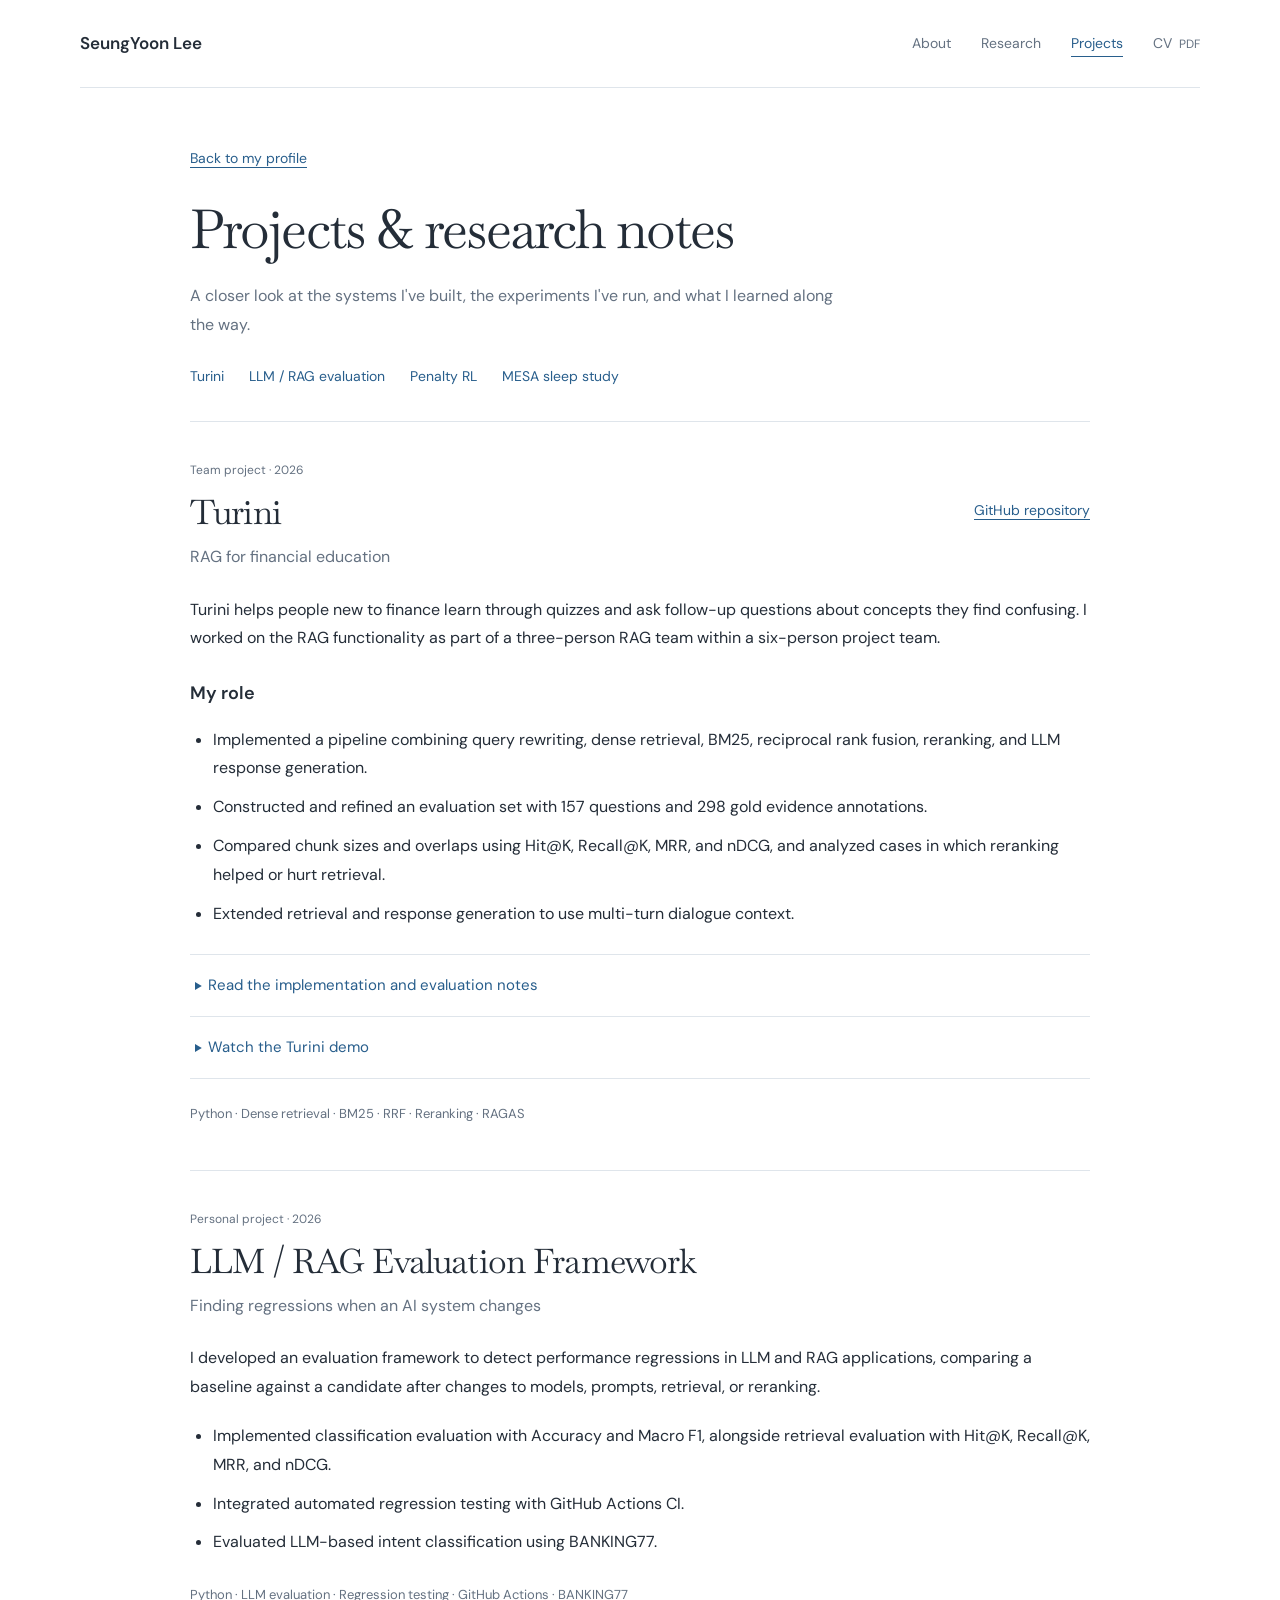
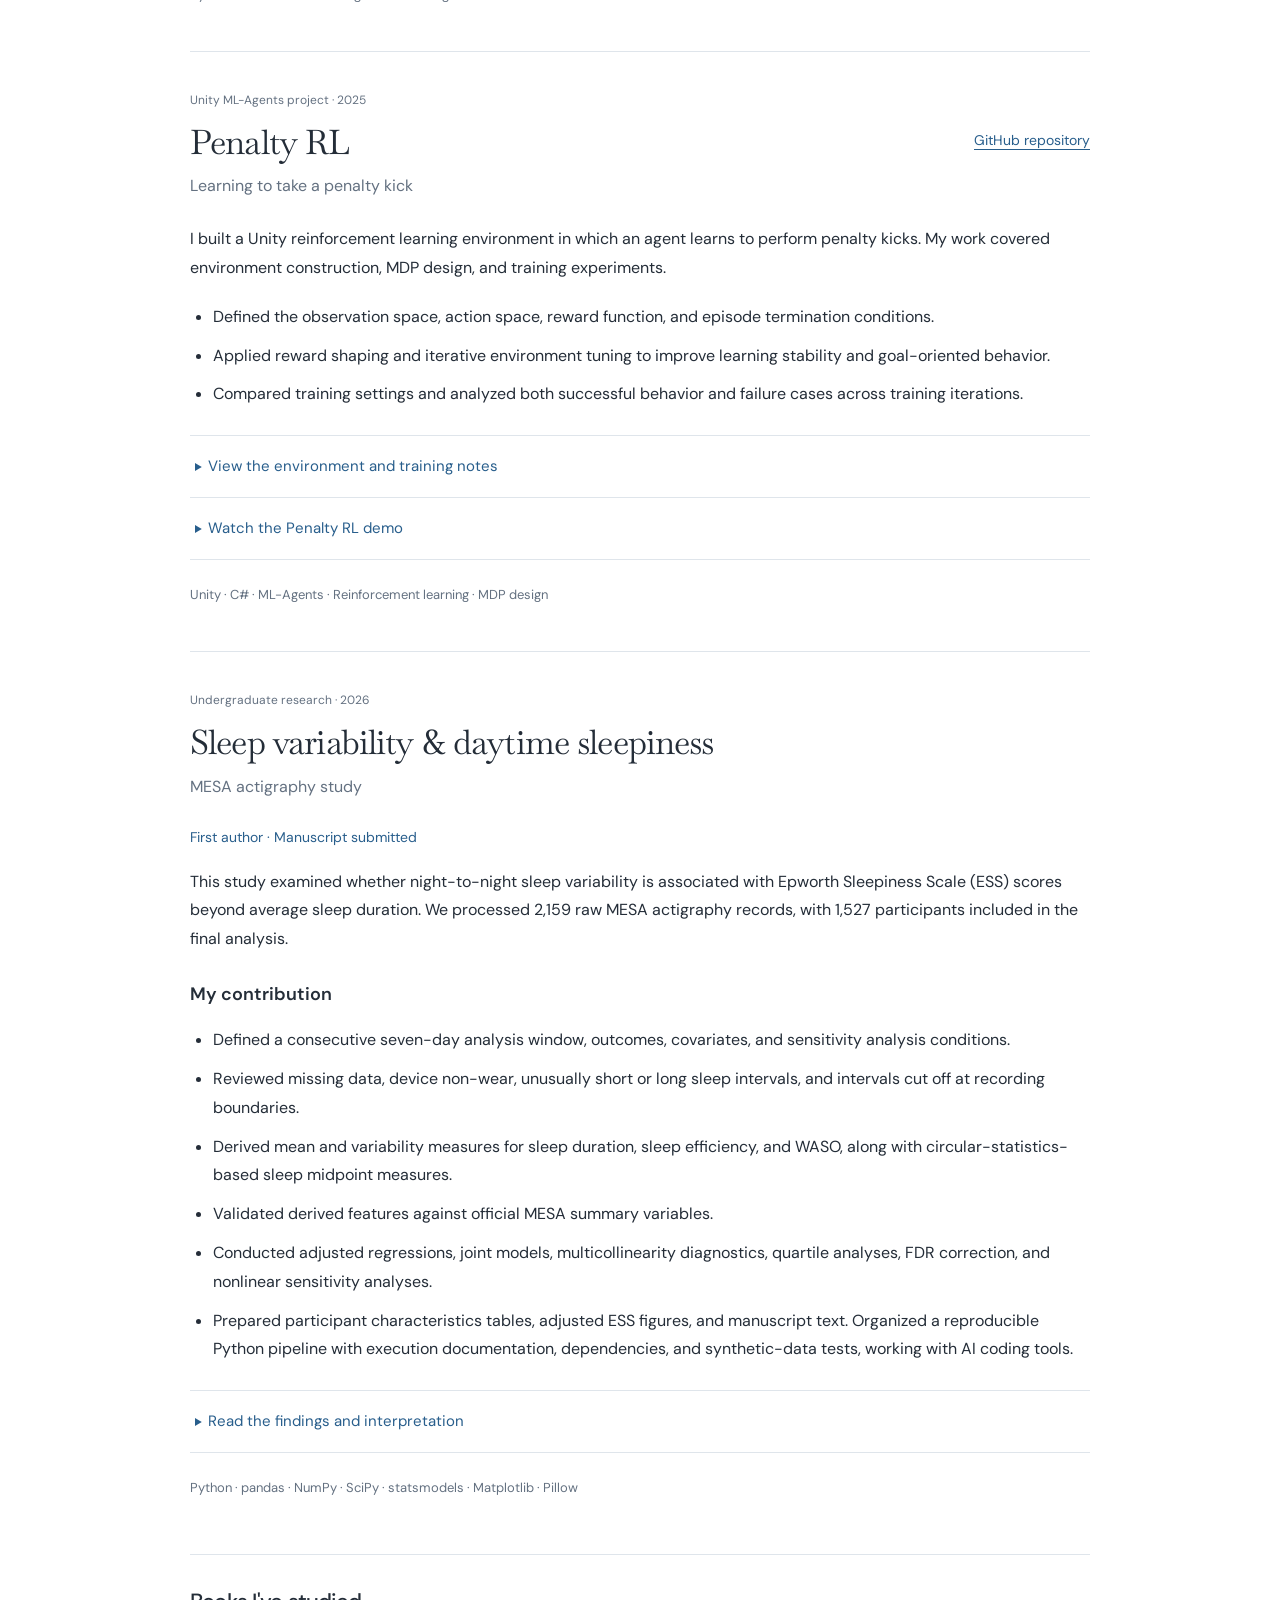
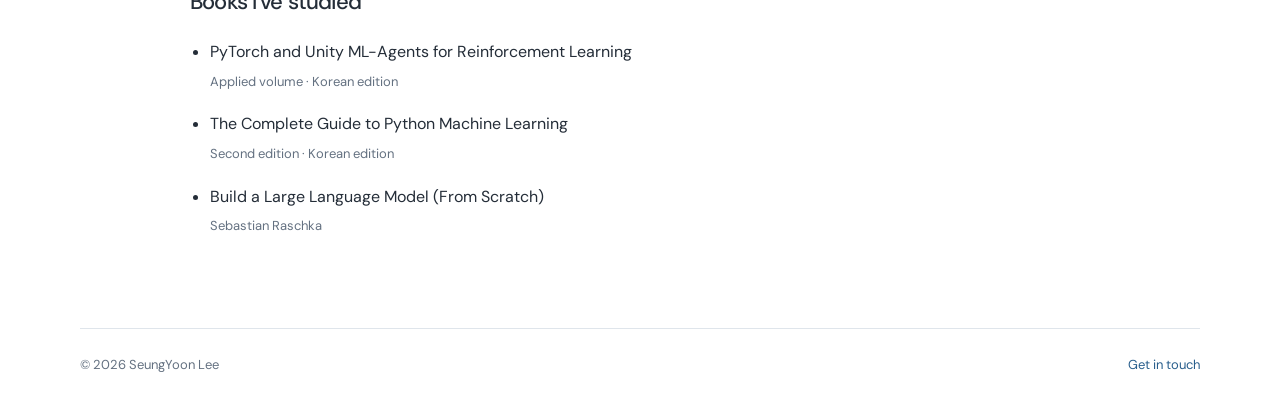
==== projects.html @ 4efcf806 "Redesign as an English academic personal website" ====
<!doctype html>
<html lang="en">
<head>
  <meta charset="utf-8">
  <meta name="viewport" content="width=device-width, initial-scale=1">
  <meta name="theme-color" content="#ffffff">
  <title>Projects | SeungYoon Lee</title>
  <meta name="description" content="Projects and research notes by SeungYoon Lee: RAG, LLM evaluation, reinforcement learning, and sleep data analysis.">
  <meta property="og:title" content="Projects | SeungYoon Lee">
  <meta property="og:description" content="Projects and research notes by SeungYoon Lee: RAG, LLM evaluation, reinforcement learning, and sleep data analysis.">
  <meta property="og:type" content="website">
  <link rel="icon" href="assets/favicon.svg" type="image/svg+xml">
  <link rel="stylesheet" href="styles.css?v=20261125-profile">
  <script src="script.js?v=20261125-profile" defer></script>
</head>
<body data-page="projects">
  <a class="skip-link" href="#main">Skip to content</a>
  <header class="site-header">
    <a class="site-name" href="index.html">SeungYoon Lee</a>
    <nav aria-label="Main navigation">
      <a href="index.html">About</a>
      <a href="index.html#research">Research</a>
      <a href="projects.html" aria-current="page">Projects</a>
      <a href="assets/Lee-Seungyoon-CV.pdf?v=20261125-profile" target="_blank" rel="noopener">CV <span class="file-label">PDF</span></a>
    </nav>
  </header>
  <main id="main" class="projects-main">
    <header class="page-heading">
      <a class="back-link" href="index.html">Back to my profile</a>
      <h1>Projects & research notes</h1>
      <p>A closer look at the systems I've built, the experiments I've run, and what I learned along the way.</p>
    </header>
    <nav class="project-index" aria-label="Project index">
      <a href="#turini">Turini</a>
      <a href="#evaluation">LLM / RAG evaluation</a>
      <a href="#penalty">Penalty RL</a>
      <a href="#mesa">MESA sleep study</a>
    </nav>

    <article class="project-entry" id="turini" aria-labelledby="turini-title">
      <div class="project-heading"><div><p class="entry-type">Team project · 2026</p><h2 id="turini-title">Turini</h2><p class="project-subtitle">RAG for financial education</p></div><a class="resource-link" href="https://github.com/team-TURINI/Turini-e2e" target="_blank" rel="noopener noreferrer">GitHub repository</a></div>
      <p>Turini helps people new to finance learn through quizzes and ask follow-up questions about concepts they find confusing. I worked on the RAG functionality as part of a three-person RAG team within a six-person project team.</p>
      <h3>My role</h3>
      <ul>
        <li>Implemented a pipeline combining query rewriting, dense retrieval, BM25, reciprocal rank fusion, reranking, and LLM response generation.</li>
        <li>Constructed and refined an evaluation set with 157 questions and 298 gold evidence annotations.</li>
        <li>Compared chunk sizes and overlaps using Hit@K, Recall@K, MRR, and nDCG, and analyzed cases in which reranking helped or hurt retrieval.</li>
        <li>Extended retrieval and response generation to use multi-turn dialogue context.</li>
      </ul>
      <details class="project-details"><summary>Read the implementation and evaluation notes</summary><div class="details-body">
        <h3>When source context matters</h3>
        <p>During qualitative evaluation, we found that translated US financial material could be retrieved for questions about Korean financial rules. Reliable sources still needed to match the question's jurisdiction. Our RAG team added country metadata and prioritized domestic material for domestic questions.</p>
        <figure><img src="assets/rag-pipeline.webp" alt="Turini pipeline showing hybrid retrieval, reciprocal rank fusion, reranking, context selection, and generation" width="1200" height="675" loading="lazy"><figcaption>The retrieval and generation pipeline.</figcaption></figure>
        <h3>When evaluation methods disagree</h3>
        <p>RAGAS-based automated evaluation sometimes rated the revised system below the baseline, while reading the same responses suggested an improvement. I considered how educational explanations and guardrails might affect the scores, as well as potential bias from developer-created evaluation data and human review.</p>
        <p>This made me more interested in what each evaluation measures, and in understanding disagreements between retrieval metrics, automated answer evaluation, and human judgment.</p>
        <figure><img src="assets/evaluation.webp" alt="Modular RAG evaluation architecture separating retrieval metrics, generation metrics, and human review" width="1200" height="675" loading="lazy"><figcaption>Evaluating retrieval and generation separately.</figcaption></figure>
        <div class="resource-links"><a href="https://sylee0214.tistory.com/5" target="_blank" rel="noopener noreferrer">Project retrospective (Korean)</a><a href="https://sylee0214.tistory.com/1" target="_blank" rel="noopener noreferrer">Evaluation notes (Korean)</a></div>
      </div></details>
      <details class="project-details video-details"><summary>Watch the Turini demo</summary><div class="details-body">
        <div class="video-frame"><iframe data-video-src="https://www.youtube-nocookie.com/embed/HpeV3xbaJA0?hl=en" title="Turini demonstration video" loading="lazy" allow="accelerometer; autoplay; clipboard-write; encrypted-media; gyroscope; picture-in-picture; web-share" referrerpolicy="strict-origin-when-cross-origin" allowfullscreen></iframe></div>
        <a href="https://youtu.be/HpeV3xbaJA0" target="_blank" rel="noopener noreferrer">Open the demo on YouTube</a>
      </div></details>
      <p class="stack">Python · Dense retrieval · BM25 · RRF · Reranking · RAGAS</p>
    </article>

    <article class="project-entry" id="evaluation" aria-labelledby="evaluation-title">
      <div class="project-heading"><div><p class="entry-type">Personal project · 2026</p><h2 id="evaluation-title">LLM / RAG Evaluation Framework</h2><p class="project-subtitle">Finding regressions when an AI system changes</p></div></div>
      <p>I developed an evaluation framework to detect performance regressions in LLM and RAG applications, comparing a baseline against a candidate after changes to models, prompts, retrieval, or reranking.</p>
      <ul>
        <li>Implemented classification evaluation with Accuracy and Macro F1, alongside retrieval evaluation with Hit@K, Recall@K, MRR, and nDCG.</li>
        <li>Integrated automated regression testing with GitHub Actions CI.</li>
        <li>Evaluated LLM-based intent classification using BANKING77.</li>
      </ul>
      <p class="stack">Python · LLM evaluation · Regression testing · GitHub Actions · BANKING77</p>
    </article>

    <article class="project-entry" id="penalty" aria-labelledby="penalty-title">
      <div class="project-heading"><div><p class="entry-type">Unity ML-Agents project · 2025</p><h2 id="penalty-title">Penalty RL</h2><p class="project-subtitle">Learning to take a penalty kick</p></div><a class="resource-link" href="https://github.com/maxx0214/Unity-adversarial-PPO-PenaltyRL" target="_blank" rel="noopener noreferrer">GitHub repository</a></div>
      <p>I built a Unity reinforcement learning environment in which an agent learns to perform penalty kicks. My work covered environment construction, MDP design, and training experiments.</p>
      <ul>
        <li>Defined the observation space, action space, reward function, and episode termination conditions.</li>
        <li>Applied reward shaping and iterative environment tuning to improve learning stability and goal-oriented behavior.</li>
        <li>Compared training settings and analyzed both successful behavior and failure cases across training iterations.</li>
      </ul>
      <details class="project-details"><summary>View the environment and training notes</summary><div class="details-body">
        <figure><img src="assets/penalty-rl.webp" alt="Unity penalty kick environment with a goal, a ball, and two agents" width="854" height="480" loading="lazy"><figcaption>The Unity training environment.</figcaption></figure>
        <p>I recorded changes to state, action, and reward design, compared learning conditions, and examined why particular approaches worked or failed.</p>
        <figure><img src="assets/training.webp" alt="Training metrics recorded during reinforcement learning experiments" width="1200" height="675" loading="lazy"><figcaption>Training records used to compare experiments.</figcaption></figure>
      </div></details>
      <details class="project-details video-details"><summary>Watch the Penalty RL demo</summary><div class="details-body">
        <div class="video-frame"><iframe data-video-src="https://www.youtube-nocookie.com/embed/yH18RyVO6G8?hl=en" title="Penalty RL demonstration video" loading="lazy" allow="accelerometer; autoplay; clipboard-write; encrypted-media; gyroscope; picture-in-picture; web-share" referrerpolicy="strict-origin-when-cross-origin" allowfullscreen></iframe></div>
        <a href="https://youtu.be/yH18RyVO6G8" target="_blank" rel="noopener noreferrer">Open the demo on YouTube</a>
      </div></details>
      <p class="stack">Unity · C# · ML-Agents · Reinforcement learning · MDP design</p>
    </article>

    <article class="project-entry" id="mesa" aria-labelledby="mesa-title">
      <div class="project-heading"><div><p class="entry-type">Undergraduate research · 2026</p><h2 id="mesa-title">Sleep variability & daytime sleepiness</h2><p class="project-subtitle">MESA actigraphy study</p></div></div>
      <p class="research-status">First author · Manuscript submitted</p>
      <p>This study examined whether night-to-night sleep variability is associated with Epworth Sleepiness Scale (ESS) scores beyond average sleep duration. We processed 2,159 raw MESA actigraphy records, with 1,527 participants included in the final analysis.</p>
      <h3>My contribution</h3>
      <ul>
        <li>Defined a consecutive seven-day analysis window, outcomes, covariates, and sensitivity analysis conditions.</li>
        <li>Reviewed missing data, device non-wear, unusually short or long sleep intervals, and intervals cut off at recording boundaries.</li>
        <li>Derived mean and variability measures for sleep duration, sleep efficiency, and WASO, along with circular-statistics-based sleep midpoint measures.</li>
        <li>Validated derived features against official MESA summary variables.</li>
        <li>Conducted adjusted regressions, joint models, multicollinearity diagnostics, quartile analyses, FDR correction, and nonlinear sensitivity analyses.</li>
        <li>Prepared participant characteristics tables, adjusted ESS figures, and manuscript text. Organized a reproducible Python pipeline with execution documentation, dependencies, and synthetic-data tests, working with AI coding tools.</li>
      </ul>
      <details class="project-details"><summary>Read the findings and interpretation</summary><div class="details-body">
        <p>Sleep duration variability showed a small positive association with ESS after adjustment for average sleep duration, age, sex, BMI, and apnea-hypopnea index (AHI). The additional explained variance was approximately 0.49 percentage points.</p>
        <p>The effect was limited in explanatory strength. These observational findings were interpreted as associations, without making a causal claim.</p>
        <a href="assets/Lee-Seungyoon-MESA-Manuscript.hwp" download>Download the submitted manuscript (HWP, Korean)</a>
      </div></details>
      <p class="stack">Python · pandas · NumPy · SciPy · statsmodels · Matplotlib · Pillow</p>
    </article>

    <section class="reading-section" id="reading" aria-labelledby="reading-title">
      <h2 id="reading-title">Books I've studied</h2>
      <ul class="reading-list">
        <li>PyTorch and Unity ML-Agents for Reinforcement Learning <span>Applied volume · Korean edition</span></li>
        <li>The Complete Guide to Python Machine Learning <span>Second edition · Korean edition</span></li>
        <li>Build a Large Language Model (From Scratch) <span>Sebastian Raschka</span></li>
      </ul>
    </section>
  </main>
  <footer class="site-footer">
    <span>© 2026 SeungYoon Lee</span>
    <a href="mailto:seoungyoon14@gmail.com">Get in touch</a>
  </footer>
</body>
</html>
---- styles.css ----
@import url('https://fonts.googleapis.com/css2?family=Baskervville:ital@0;1&family=DM+Sans:wght@400;450;500;600;650;700&display=swap');

:root {
  color-scheme: light;
  --paper: #fff;
  --ink: #242d38;
  --muted: #647181;
  --accent: #285e8c;
  --line: #dfe5eb;
  --soft: #f4f7fa;
  --body: 'DM Sans', sans-serif;
  --serif: 'Baskervville', Georgia, serif;
}
* { box-sizing: border-box; }
html { scroll-behavior: smooth; scroll-padding-top: 30px; }
body { margin: 0; color: var(--ink); background: var(--paper); font: 400 16px/1.8 var(--body); }
img { display: block; max-width: 100%; height: auto; }
a { color: var(--accent); text-decoration-thickness: 1px; text-underline-offset: 4px; }
a:hover { color: #173f62; }
a:focus-visible, summary:focus-visible { outline: 2px solid var(--accent); outline-offset: 5px; }
h1, h2, h3, p { margin: 0; }
h1, h2, h3 { font-weight: 500; line-height: 1.35; }
p + p { margin-top: 17px; }
.skip-link { position: absolute; top: -100px; left: 20px; z-index: 10; background: var(--ink); color: white; padding: 10px 20px; }
.skip-link:focus { top: 12px; }
.site-header { max-width: 1120px; margin: 0 auto; padding: 28px 0; display: flex; align-items: center; justify-content: space-between; gap: 24px; border-bottom: 1px solid var(--line); }
.site-name { color: var(--ink); font-weight: 600; text-decoration: none; font-size: 17px; }
.site-header nav { display: flex; align-items: center; gap: 30px; }
.site-header nav a { color: var(--muted); font-size: 14px; text-decoration: none; }
.site-header nav a:hover, .site-header nav a[aria-current] { color: var(--accent); }
.site-header nav a[aria-current] { text-decoration: underline; text-underline-offset: 8px; }
.file-label { font-size: 12px; color: var(--muted); margin-left: 3px; }
.profile-layout { max-width: 1120px; margin: 68px auto 90px; display: grid; grid-template-columns: 245px minmax(0, 1fr); gap: 85px; align-items: start; }
.profile-sidebar { position: sticky; top: 35px; }
.portrait { width: 190px; aspect-ratio: 4 / 5; object-fit: cover; object-position: center 30%; border-radius: 3px; background: var(--soft); }
.profile-sidebar h1 { font-family: var(--serif); font-size: 33px; letter-spacing: -.035em; margin-top: 24px; }
.affiliation { font-size: 15px; margin-top: 11px; line-height: 1.7; }
.location { color: var(--muted); font-size: 13px; margin-top: 10px; }
.cv-button { display: inline-flex; align-items: center; justify-content: space-between; gap: 28px; color: var(--accent); border: 1px solid #b6c9d9; border-radius: 4px; padding: 8px 16px; margin-top: 25px; text-decoration: none; font-size: 14px; font-weight: 500; }
.cv-button:hover { background: var(--soft); }
.cv-button span { font-size: 12px; color: var(--muted); font-weight: 400; }
.email { display: block; margin-top: 22px; font-size: 14px; overflow-wrap: anywhere; }
.social-links { display: flex; flex-wrap: wrap; gap: 19px; margin-top: 13px; }
.social-links a { font-size: 14px; text-decoration: none; }
.social-links a:hover { text-decoration: underline; }
.profile-main { min-width: 0; }
.intro-label { color: var(--accent); font-size: 14px; margin-bottom: 11px; }
.about-section h2 { font: 400 clamp(32px, 3.5vw, 45px)/1.2 var(--serif); letter-spacing: -.04em; margin-bottom: 26px; }
.about-section p { max-width: 730px; }
.about-section .personal-note { margin-top: 22px; color: #526476; }
.content-section { border-top: 1px solid var(--line); margin-top: 43px; padding-top: 29px; }
.content-section h2, .reading-section h2 { font-size: 22px; letter-spacing: -.035em; margin-bottom: 22px; }
.interest-list { display: grid; grid-template-columns: 1fr 1fr; gap: 8px 30px; margin: 0 0 21px; padding-left: 19px; }
.interest-list li::marker { color: #7290a8; font-size: 12px; }
.section-note { color: var(--muted); }
.timeline-entry { display: grid; grid-template-columns: 140px minmax(0, 1fr); gap: 22px; }
.entry-date { font-size: 13px; color: var(--muted); line-height: 1.8; padding-top: 2px; }
.timeline-entry h3 { font-size: 17px; font-weight: 600; margin-bottom: 8px; }
.timeline-entry p:not(.entry-date):not(.entry-type) { font-size: 15px; line-height: 1.8; }
.timeline-entry .secondary { color: var(--muted); font-size: 13px !important; margin-top: 7px; }
.entry-type { font-size: 12px; color: var(--muted); line-height: 1.7; margin-bottom: 11px; }
.text-link { display: inline-block; font-size: 14px; margin-top: 15px; }
.compact + .compact { margin-top: 26px; }
.projects-invitation { padding-bottom: 4px; }
.projects-invitation p { color: var(--muted); }
.site-footer { max-width: 1120px; margin: 0 auto; border-top: 1px solid var(--line); padding: 24px 0 30px; color: var(--muted); font-size: 13px; display: flex; justify-content: space-between; gap: 20px; }
.site-footer a { text-decoration: none; }
.projects-main { width: min(900px, calc(100% - 64px)); margin: 56px auto 90px; }
.back-link { font-size: 14px; }
.page-heading h1 { font: 400 clamp(36px, 5vw, 54px)/1.2 var(--serif); letter-spacing: -.035em; margin: 25px 0 20px; }
.page-heading > p { max-width: 660px; color: var(--muted); }
.project-index { display: flex; flex-wrap: wrap; gap: 12px 25px; padding: 24px 0 32px; font-size: 14px; }
.project-index a { text-decoration: none; }
.project-entry { padding: 38px 0 44px; border-top: 1px solid var(--line); scroll-margin-top: 20px; }
.project-heading { display: flex; justify-content: space-between; gap: 20px; align-items: flex-start; margin-bottom: 24px; }
.project-heading h2 { font: 400 34px/1.25 var(--serif); letter-spacing: -.025em; }
.project-subtitle { color: var(--muted); margin-top: 9px; }
.resource-link { font-size: 14px; flex-shrink: 0; margin-top: 38px; }
.project-entry > h3 { font-size: 18px; font-weight: 600; margin: 28px 0 12px; }
.project-entry ul { padding-left: 23px; margin: 20px 0 26px; }
.project-entry li + li { margin-top: 10px; }
.project-details { border-top: 1px solid var(--line); }
.project-details:last-of-type { border-bottom: 1px solid var(--line); }
.project-details summary { padding: 17px 5px; cursor: pointer; font-size: 15px; color: var(--accent); }
.project-details summary::marker { font-size: 12px; }
.details-body { padding: 9px 0 27px; }
.details-body h3 { font-size: 19px; margin: 12px 0; }
.details-body h3:not(:first-child) { margin-top: 28px; }
.details-body figure { margin: 25px 0; }
.details-body figure img { width: 100%; height: auto; background: var(--soft); border: 1px solid var(--line); border-radius: 4px; }
.details-body figcaption { font-size: 13px; color: var(--muted); margin-top: 8px; }
.resource-links { display: flex; flex-wrap: wrap; gap: 12px 26px; font-size: 14px; }
.stack { font-size: 13px; color: var(--muted); margin-top: 23px; }
.research-status { font-size: 14px; color: var(--accent); margin-bottom: 17px; }
.video-frame { width: 100%; aspect-ratio: 16 / 9; background: #f1f3f5; margin-bottom: 17px; }
.video-frame iframe { display: block; width: 100%; height: 100%; border: 0; }
.video-frame + a { font-size: 14px; }
.reading-section { border-top: 1px solid var(--line); padding-top: 32px; margin-top: 10px; }
.reading-list { margin: 0; padding-left: 20px; }
.reading-list li + li { margin-top: 17px; }
.reading-list span { display: block; color: var(--muted); font-size: 13px; margin-top: 3px; }
@media (max-width: 1200px) {
  .site-header, .site-footer, .profile-layout { margin-left: 40px; margin-right: 40px; }
  .profile-layout { gap: 55px; grid-template-columns: 225px minmax(0, 1fr); }
  .timeline-entry { grid-template-columns: 110px minmax(0, 1fr); gap: 20px; }
}
@media (max-width: 760px) {
  .site-header { padding: 21px 0; align-items: flex-start; }
  .site-header, .site-footer, .profile-layout { margin-left: 24px; margin-right: 24px; }
  .site-header { flex-direction: column; gap: 16px; }
  .site-header nav { width: 100%; gap: 23px; }
  .site-header nav a { font-size: 14px; }
  .profile-layout { grid-template-columns: 1fr; gap: 43px; margin-top: 35px; margin-bottom: 55px; }
  .profile-sidebar { position: static; display: grid; grid-template-columns: 110px minmax(0, 1fr); column-gap: 23px; align-items: start; }
  .portrait { width: 110px; grid-row: 1 / 5; }
  .profile-sidebar h1 { margin: 0; font-size: 29px; }
  .affiliation { font-size: 14px; margin-top: 8px; }
  .location { margin-top: 8px; }
  .cv-button { justify-self: start; margin-top: 15px; padding: 6px 13px; gap: 18px; }
  .email, .social-links { grid-column: 1 / -1; }
  .email { margin-top: 22px; }
  .social-links { margin-top: 10px; }
  .about-section h2 { font-size: 36px; }
  .content-section { margin-top: 33px; padding-top: 25px; }
  .interest-list { grid-template-columns: 1fr; gap: 7px; }
  .timeline-entry { grid-template-columns: 1fr; gap: 7px; }
  .entry-date { padding: 0; }
  .project-heading { flex-direction: column; gap: 12px; }
  .resource-link { margin-top: 0; }
  .projects-main { width: calc(100% - 48px); margin-top: 35px; margin-bottom: 55px; }
  .project-heading h2 { font-size: 30px; }
  .project-entry { padding-top: 29px; padding-bottom: 32px; }
  .project-index { gap: 10px 23px; }
  .site-footer { font-size: 12px; }
}
@media (prefers-reduced-motion: reduce) { html { scroll-behavior: auto; } }
@media print {
  .site-header, .site-footer, .cv-button, .project-index, .video-details { display: none; }
  .profile-layout { margin: 0; grid-template-columns: 180px 1fr; gap: 35px; }
  .profile-sidebar { position: static; }
  .portrait { width: 140px; }
  .content-section { margin-top: 23px; padding-top: 18px; }
  .project-entry { break-inside: avoid; }
  .projects-main { width: 100%; margin: 0; }
}
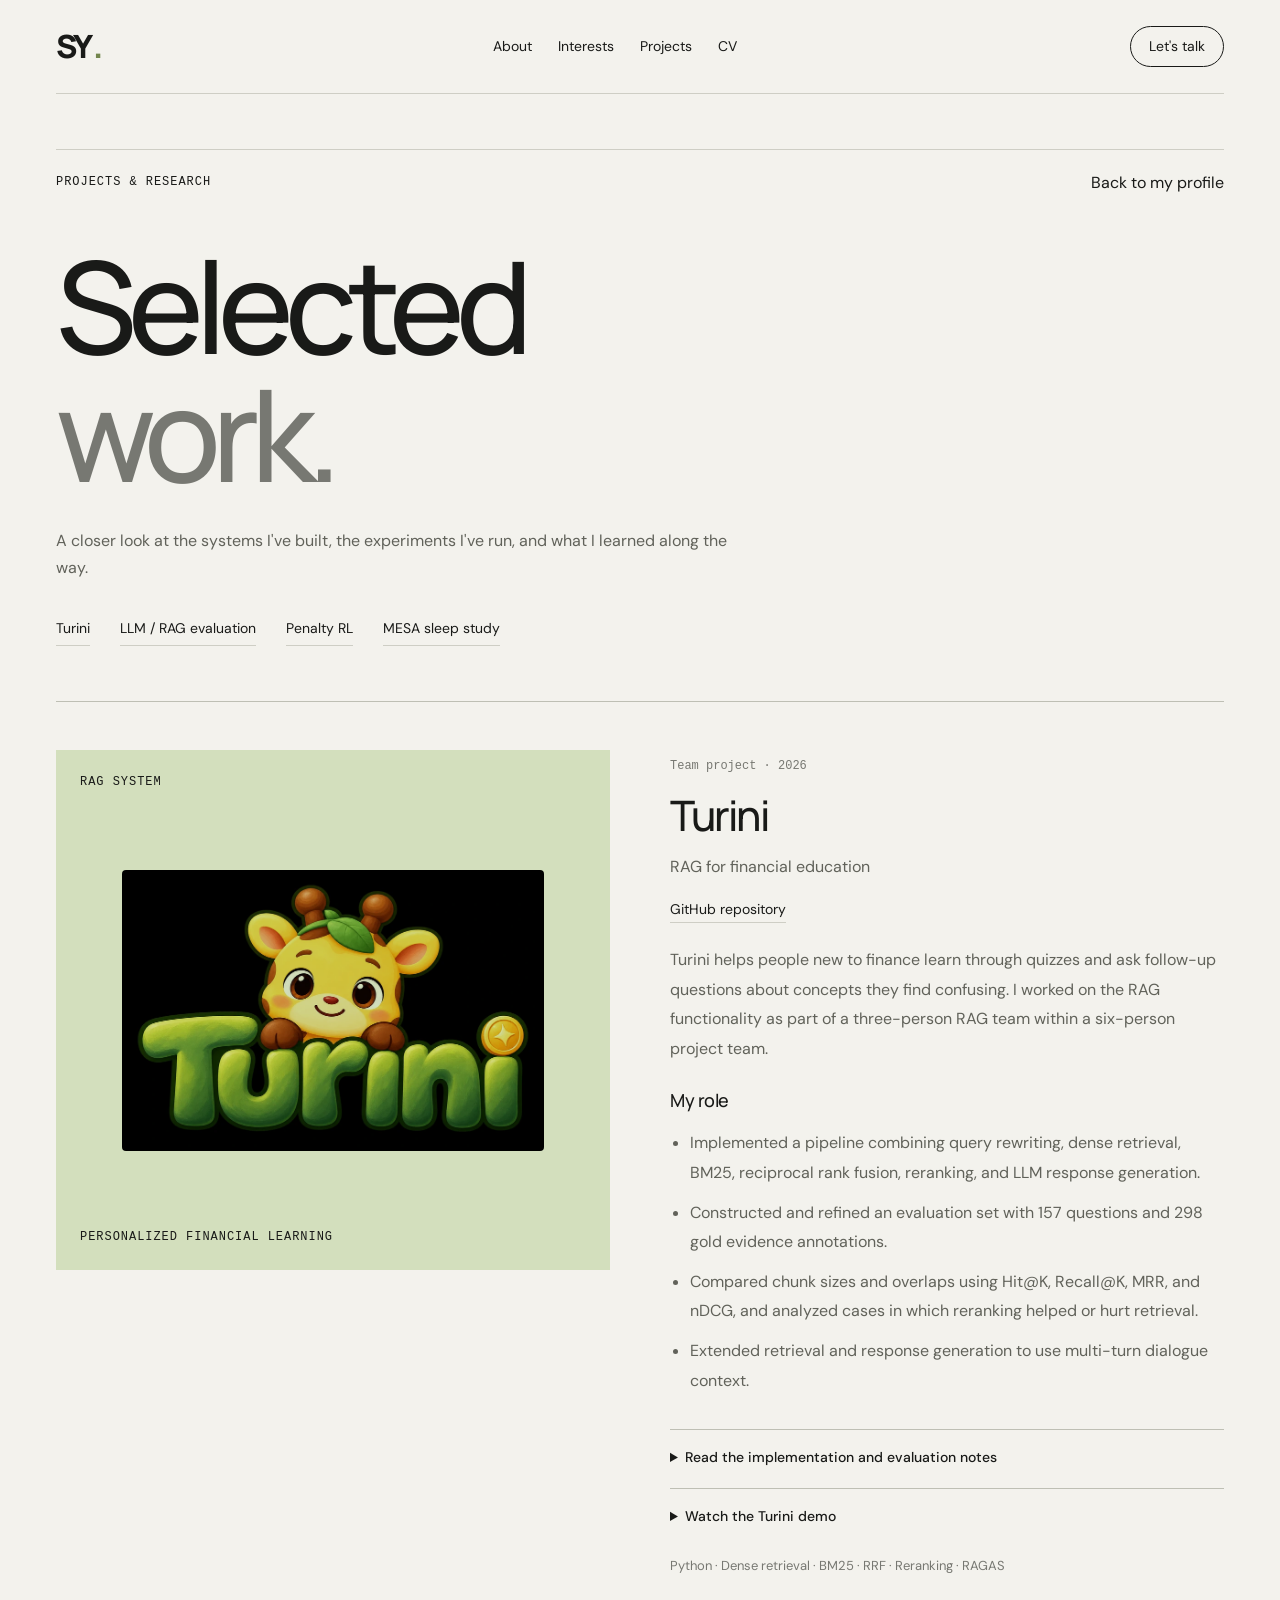
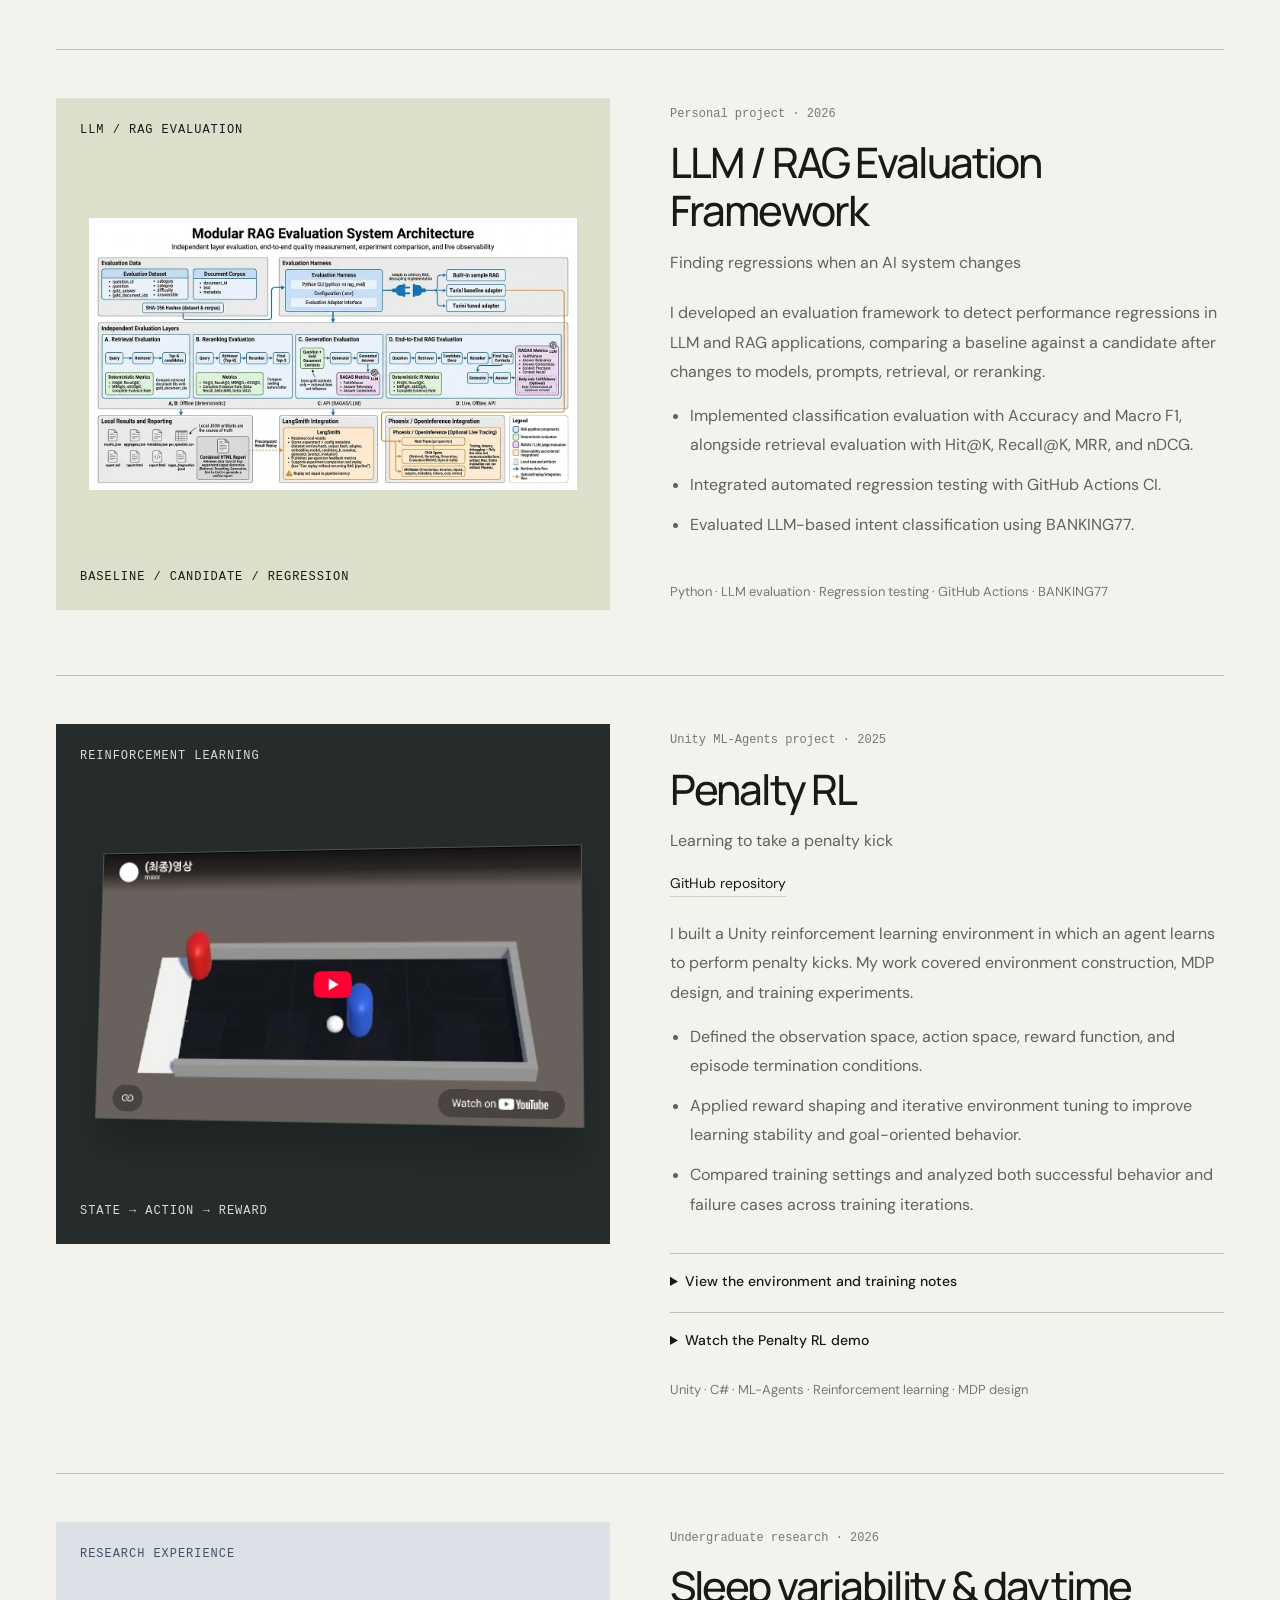
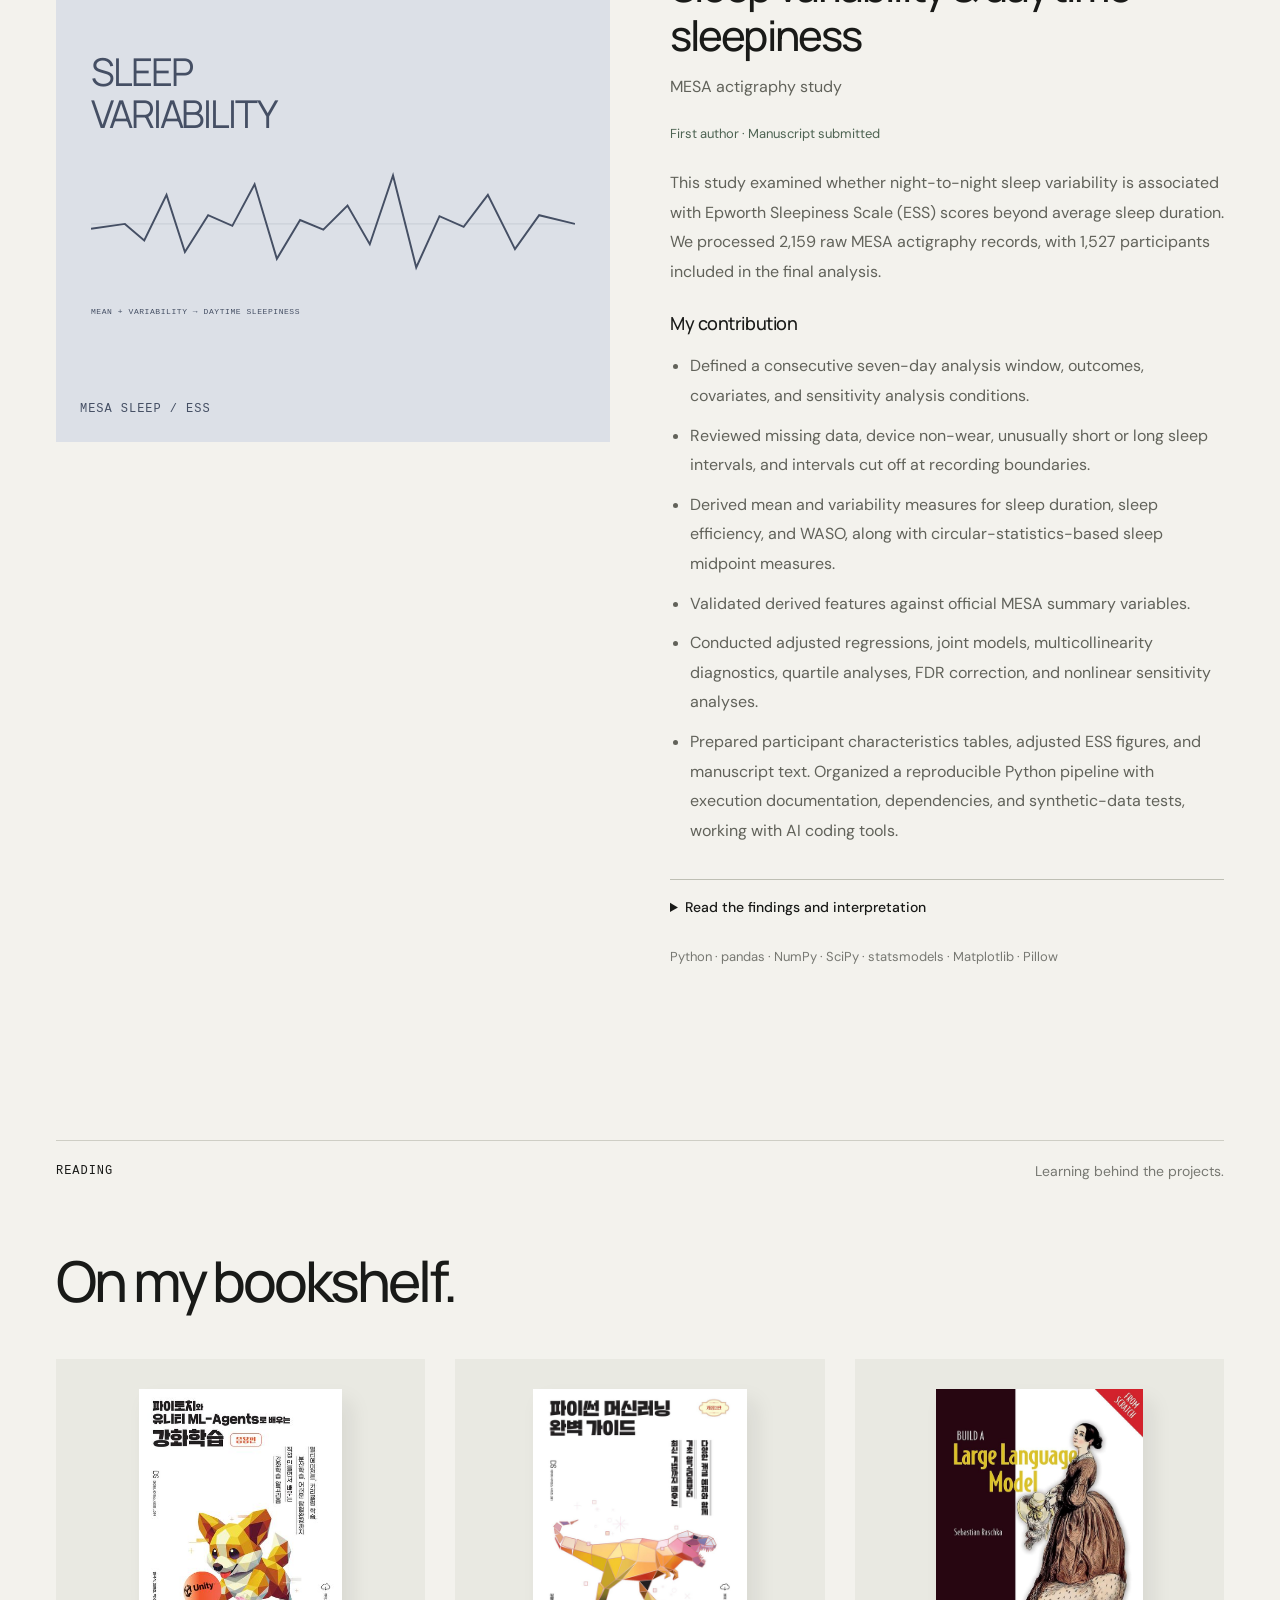
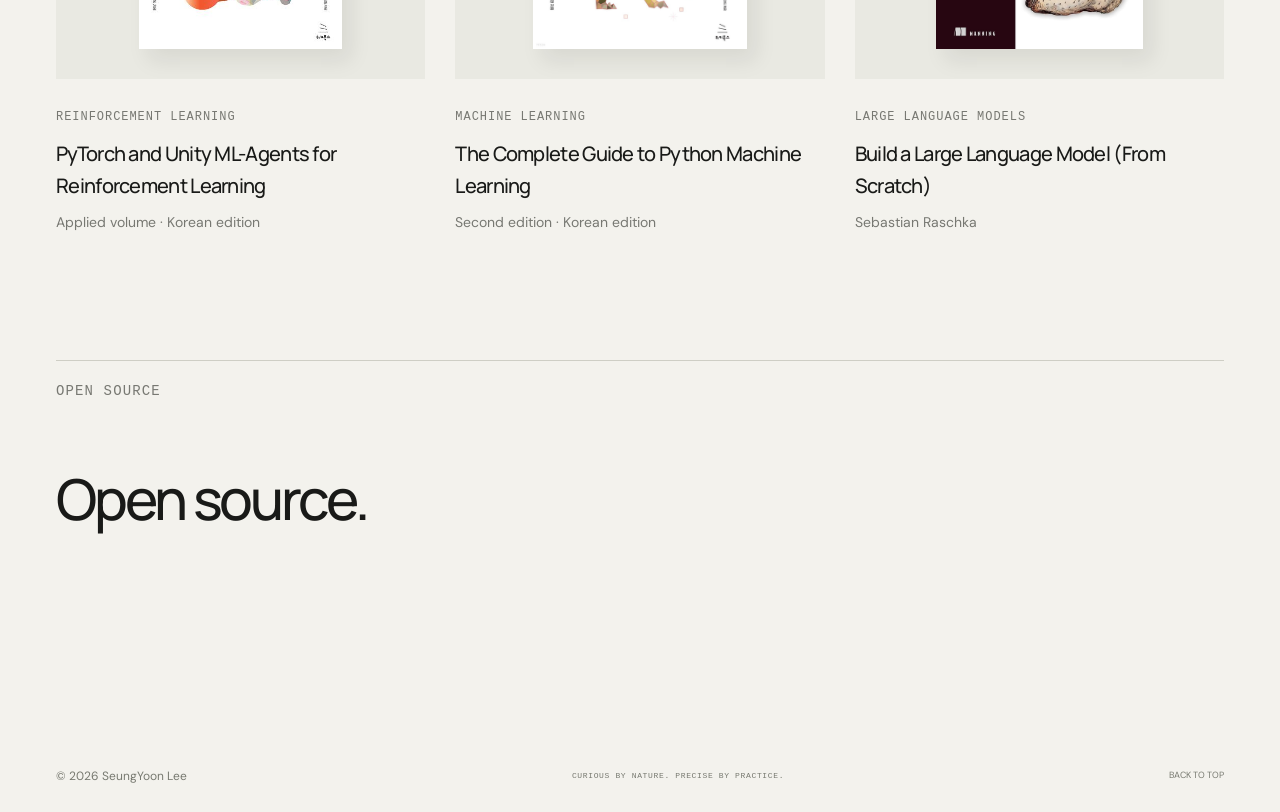
==== commit f537a1a3: "Restore original visual design while retaining English personal profile" ====
--- a/projects.html
+++ b/projects.html
@@ -1,133 +1,184 @@
-<!doctype html>
-<html lang="en">
-<head>
-  <meta charset="utf-8">
-  <meta name="viewport" content="width=device-width, initial-scale=1">
-  <meta name="theme-color" content="#ffffff">
-  <title>Projects | SeungYoon Lee</title>
-  <meta name="description" content="Projects and research notes by SeungYoon Lee: RAG, LLM evaluation, reinforcement learning, and sleep data analysis.">
-  <meta property="og:title" content="Projects | SeungYoon Lee">
-  <meta property="og:description" content="Projects and research notes by SeungYoon Lee: RAG, LLM evaluation, reinforcement learning, and sleep data analysis.">
-  <meta property="og:type" content="website">
-  <link rel="icon" href="assets/favicon.svg" type="image/svg+xml">
-  <link rel="stylesheet" href="styles.css?v=20261125-profile">
-  <script src="script.js?v=20261125-profile" defer></script>
-</head>
-<body data-page="projects">
-  <a class="skip-link" href="#main">Skip to content</a>
-  <header class="site-header">
-    <a class="site-name" href="index.html">SeungYoon Lee</a>
-    <nav aria-label="Main navigation">
-      <a href="index.html">About</a>
-      <a href="index.html#research">Research</a>
-      <a href="projects.html" aria-current="page">Projects</a>
-      <a href="assets/Lee-Seungyoon-CV.pdf?v=20261125-profile" target="_blank" rel="noopener">CV <span class="file-label">PDF</span></a>
-    </nav>
-  </header>
-  <main id="main" class="projects-main">
-    <header class="page-heading">
-      <a class="back-link" href="index.html">Back to my profile</a>
-      <h1>Projects & research notes</h1>
-      <p>A closer look at the systems I've built, the experiments I've run, and what I learned along the way.</p>
-    </header>
-    <nav class="project-index" aria-label="Project index">
-      <a href="#turini">Turini</a>
-      <a href="#evaluation">LLM / RAG evaluation</a>
-      <a href="#penalty">Penalty RL</a>
-      <a href="#mesa">MESA sleep study</a>
-    </nav>
-
-    <article class="project-entry" id="turini" aria-labelledby="turini-title">
-      <div class="project-heading"><div><p class="entry-type">Team project · 2026</p><h2 id="turini-title">Turini</h2><p class="project-subtitle">RAG for financial education</p></div><a class="resource-link" href="https://github.com/team-TURINI/Turini-e2e" target="_blank" rel="noopener noreferrer">GitHub repository</a></div>
-      <p>Turini helps people new to finance learn through quizzes and ask follow-up questions about concepts they find confusing. I worked on the RAG functionality as part of a three-person RAG team within a six-person project team.</p>
-      <h3>My role</h3>
-      <ul>
-        <li>Implemented a pipeline combining query rewriting, dense retrieval, BM25, reciprocal rank fusion, reranking, and LLM response generation.</li>
-        <li>Constructed and refined an evaluation set with 157 questions and 298 gold evidence annotations.</li>
-        <li>Compared chunk sizes and overlaps using Hit@K, Recall@K, MRR, and nDCG, and analyzed cases in which reranking helped or hurt retrieval.</li>
-        <li>Extended retrieval and response generation to use multi-turn dialogue context.</li>
-      </ul>
-      <details class="project-details"><summary>Read the implementation and evaluation notes</summary><div class="details-body">
-        <h3>When source context matters</h3>
-        <p>During qualitative evaluation, we found that translated US financial material could be retrieved for questions about Korean financial rules. Reliable sources still needed to match the question's jurisdiction. Our RAG team added country metadata and prioritized domestic material for domestic questions.</p>
-        <figure><img src="assets/rag-pipeline.webp" alt="Turini pipeline showing hybrid retrieval, reciprocal rank fusion, reranking, context selection, and generation" width="1200" height="675" loading="lazy"><figcaption>The retrieval and generation pipeline.</figcaption></figure>
-        <h3>When evaluation methods disagree</h3>
-        <p>RAGAS-based automated evaluation sometimes rated the revised system below the baseline, while reading the same responses suggested an improvement. I considered how educational explanations and guardrails might affect the scores, as well as potential bias from developer-created evaluation data and human review.</p>
-        <p>This made me more interested in what each evaluation measures, and in understanding disagreements between retrieval metrics, automated answer evaluation, and human judgment.</p>
-        <figure><img src="assets/evaluation.webp" alt="Modular RAG evaluation architecture separating retrieval metrics, generation metrics, and human review" width="1200" height="675" loading="lazy"><figcaption>Evaluating retrieval and generation separately.</figcaption></figure>
-        <div class="resource-links"><a href="https://sylee0214.tistory.com/5" target="_blank" rel="noopener noreferrer">Project retrospective (Korean)</a><a href="https://sylee0214.tistory.com/1" target="_blank" rel="noopener noreferrer">Evaluation notes (Korean)</a></div>
-      </div></details>
-      <details class="project-details video-details"><summary>Watch the Turini demo</summary><div class="details-body">
-        <div class="video-frame"><iframe data-video-src="https://www.youtube-nocookie.com/embed/HpeV3xbaJA0?hl=en" title="Turini demonstration video" loading="lazy" allow="accelerometer; autoplay; clipboard-write; encrypted-media; gyroscope; picture-in-picture; web-share" referrerpolicy="strict-origin-when-cross-origin" allowfullscreen></iframe></div>
-        <a href="https://youtu.be/HpeV3xbaJA0" target="_blank" rel="noopener noreferrer">Open the demo on YouTube</a>
-      </div></details>
-      <p class="stack">Python · Dense retrieval · BM25 · RRF · Reranking · RAGAS</p>
-    </article>
-
-    <article class="project-entry" id="evaluation" aria-labelledby="evaluation-title">
-      <div class="project-heading"><div><p class="entry-type">Personal project · 2026</p><h2 id="evaluation-title">LLM / RAG Evaluation Framework</h2><p class="project-subtitle">Finding regressions when an AI system changes</p></div></div>
-      <p>I developed an evaluation framework to detect performance regressions in LLM and RAG applications, comparing a baseline against a candidate after changes to models, prompts, retrieval, or reranking.</p>
-      <ul>
-        <li>Implemented classification evaluation with Accuracy and Macro F1, alongside retrieval evaluation with Hit@K, Recall@K, MRR, and nDCG.</li>
-        <li>Integrated automated regression testing with GitHub Actions CI.</li>
-        <li>Evaluated LLM-based intent classification using BANKING77.</li>
-      </ul>
-      <p class="stack">Python · LLM evaluation · Regression testing · GitHub Actions · BANKING77</p>
-    </article>
-
-    <article class="project-entry" id="penalty" aria-labelledby="penalty-title">
-      <div class="project-heading"><div><p class="entry-type">Unity ML-Agents project · 2025</p><h2 id="penalty-title">Penalty RL</h2><p class="project-subtitle">Learning to take a penalty kick</p></div><a class="resource-link" href="https://github.com/maxx0214/Unity-adversarial-PPO-PenaltyRL" target="_blank" rel="noopener noreferrer">GitHub repository</a></div>
-      <p>I built a Unity reinforcement learning environment in which an agent learns to perform penalty kicks. My work covered environment construction, MDP design, and training experiments.</p>
-      <ul>
-        <li>Defined the observation space, action space, reward function, and episode termination conditions.</li>
-        <li>Applied reward shaping and iterative environment tuning to improve learning stability and goal-oriented behavior.</li>
-        <li>Compared training settings and analyzed both successful behavior and failure cases across training iterations.</li>
-      </ul>
-      <details class="project-details"><summary>View the environment and training notes</summary><div class="details-body">
-        <figure><img src="assets/penalty-rl.webp" alt="Unity penalty kick environment with a goal, a ball, and two agents" width="854" height="480" loading="lazy"><figcaption>The Unity training environment.</figcaption></figure>
-        <p>I recorded changes to state, action, and reward design, compared learning conditions, and examined why particular approaches worked or failed.</p>
-        <figure><img src="assets/training.webp" alt="Training metrics recorded during reinforcement learning experiments" width="1200" height="675" loading="lazy"><figcaption>Training records used to compare experiments.</figcaption></figure>
-      </div></details>
-      <details class="project-details video-details"><summary>Watch the Penalty RL demo</summary><div class="details-body">
-        <div class="video-frame"><iframe data-video-src="https://www.youtube-nocookie.com/embed/yH18RyVO6G8?hl=en" title="Penalty RL demonstration video" loading="lazy" allow="accelerometer; autoplay; clipboard-write; encrypted-media; gyroscope; picture-in-picture; web-share" referrerpolicy="strict-origin-when-cross-origin" allowfullscreen></iframe></div>
-        <a href="https://youtu.be/yH18RyVO6G8" target="_blank" rel="noopener noreferrer">Open the demo on YouTube</a>
-      </div></details>
-      <p class="stack">Unity · C# · ML-Agents · Reinforcement learning · MDP design</p>
-    </article>
-
-    <article class="project-entry" id="mesa" aria-labelledby="mesa-title">
-      <div class="project-heading"><div><p class="entry-type">Undergraduate research · 2026</p><h2 id="mesa-title">Sleep variability & daytime sleepiness</h2><p class="project-subtitle">MESA actigraphy study</p></div></div>
-      <p class="research-status">First author · Manuscript submitted</p>
-      <p>This study examined whether night-to-night sleep variability is associated with Epworth Sleepiness Scale (ESS) scores beyond average sleep duration. We processed 2,159 raw MESA actigraphy records, with 1,527 participants included in the final analysis.</p>
-      <h3>My contribution</h3>
-      <ul>
-        <li>Defined a consecutive seven-day analysis window, outcomes, covariates, and sensitivity analysis conditions.</li>
-        <li>Reviewed missing data, device non-wear, unusually short or long sleep intervals, and intervals cut off at recording boundaries.</li>
-        <li>Derived mean and variability measures for sleep duration, sleep efficiency, and WASO, along with circular-statistics-based sleep midpoint measures.</li>
-        <li>Validated derived features against official MESA summary variables.</li>
-        <li>Conducted adjusted regressions, joint models, multicollinearity diagnostics, quartile analyses, FDR correction, and nonlinear sensitivity analyses.</li>
-        <li>Prepared participant characteristics tables, adjusted ESS figures, and manuscript text. Organized a reproducible Python pipeline with execution documentation, dependencies, and synthetic-data tests, working with AI coding tools.</li>
-      </ul>
-      <details class="project-details"><summary>Read the findings and interpretation</summary><div class="details-body">
-        <p>Sleep duration variability showed a small positive association with ESS after adjustment for average sleep duration, age, sex, BMI, and apnea-hypopnea index (AHI). The additional explained variance was approximately 0.49 percentage points.</p>
-        <p>The effect was limited in explanatory strength. These observational findings were interpreted as associations, without making a causal claim.</p>
-        <a href="assets/Lee-Seungyoon-MESA-Manuscript.hwp" download>Download the submitted manuscript (HWP, Korean)</a>
-      </div></details>
-      <p class="stack">Python · pandas · NumPy · SciPy · statsmodels · Matplotlib · Pillow</p>
-    </article>
-
-    <section class="reading-section" id="reading" aria-labelledby="reading-title">
-      <h2 id="reading-title">Books I've studied</h2>
-      <ul class="reading-list">
-        <li>PyTorch and Unity ML-Agents for Reinforcement Learning <span>Applied volume · Korean edition</span></li>
-        <li>The Complete Guide to Python Machine Learning <span>Second edition · Korean edition</span></li>
-        <li>Build a Large Language Model (From Scratch) <span>Sebastian Raschka</span></li>
-      </ul>
-    </section>
-  </main>
-  <footer class="site-footer">
-    <span>© 2026 SeungYoon Lee</span>
-    <a href="mailto:seoungyoon14@gmail.com">Get in touch</a>
-  </footer>
-</body>
-</html>
+<!doctype html>
+<html lang="en">
+<head>
+  <meta charset="utf-8">
+  <meta name="viewport" content="width=device-width, initial-scale=1">
+  <meta name="theme-color" content="#f3f2ed">
+  <title>Projects | SeungYoon Lee</title>
+  <meta name="description" content="Projects and research notes by SeungYoon Lee: RAG, LLM evaluation, reinforcement learning, and sleep data analysis.">
+  <meta property="og:title" content="Projects | SeungYoon Lee">
+  <meta property="og:description" content="Projects and research notes by SeungYoon Lee: RAG, LLM evaluation, reinforcement learning, and sleep data analysis.">
+  <meta property="og:type" content="website">
+  <link rel="icon" href="assets/favicon.svg" type="image/svg+xml">
+  <link rel="stylesheet" href="styles.css?v=20261125-original-design">
+  <script src="script.js?v=20261125-original-design" defer></script>
+</head>
+<body data-page="projects">
+  <a class="skip" href="#main">Skip to content</a>
+  <header class="header">
+    <a class="wordmark" href="index.html" aria-label="SeungYoon Lee home">SY<span class="mark-dot">.</span></a>
+    <nav aria-label="Main navigation"><a href="index.html#about">About</a><a href="index.html#focus">Interests</a><a href="projects.html">Projects</a><a href="assets/Lee-Seungyoon-CV.pdf?v=20261125-profile" target="_blank" rel="noopener">CV</a></nav>
+    <a class="header-contact" href="mailto:seoungyoon14@gmail.com">Let's talk</a>
+  </header><main id="main" class="projects-main wrap">
+    <header class="page-heading"><div class="section-label">
+<span class="mono">PROJECTS &amp; RESEARCH</span><a href="index.html">Back to my profile</a>
+</div>
+<h1>Selected<br><span>work.</span>
+</h1>
+<p>A closer look at the systems I've built, the experiments I've run, and what I learned along the way.</p></header>
+    <nav class="project-index" aria-label="Project index">
+      <a href="#turini">Turini</a>
+      <a href="#evaluation">LLM / RAG evaluation</a>
+      <a href="#penalty">Penalty RL</a>
+      <a href="#mesa">MESA sleep study</a>
+    </nav>
+
+    <article class="project project-entry" id="turini" aria-labelledby="turini-title">
+      <div class="project-visual turini-visual">
+<span class="visual-label mono">RAG SYSTEM</span><img src="assets/turini.webp" alt="Turini financial learning service logo" width="922" height="615" loading="lazy"><span class="visual-foot mono">PERSONALIZED FINANCIAL LEARNING</span>
+</div>
+<div class="project-copy">
+<div class="project-heading">
+<div>
+<p class="entry-type">Team project · 2026</p>
+<h2 id="turini-title">Turini</h2>
+<p class="project-subtitle">RAG for financial education</p>
+</div>
+<a class="resource-link" href="https://github.com/team-TURINI/Turini-e2e" target="_blank" rel="noopener noreferrer">GitHub repository</a>
+</div>
+      <p>Turini helps people new to finance learn through quizzes and ask follow-up questions about concepts they find confusing. I worked on the RAG functionality as part of a three-person RAG team within a six-person project team.</p>
+      <h3>My role</h3>
+      <ul>
+        <li>Implemented a pipeline combining query rewriting, dense retrieval, BM25, reciprocal rank fusion, reranking, and LLM response generation.</li>
+        <li>Constructed and refined an evaluation set with 157 questions and 298 gold evidence annotations.</li>
+        <li>Compared chunk sizes and overlaps using Hit@K, Recall@K, MRR, and nDCG, and analyzed cases in which reranking helped or hurt retrieval.</li>
+        <li>Extended retrieval and response generation to use multi-turn dialogue context.</li>
+      </ul>
+      <details class="project-details"><summary>Read the implementation and evaluation notes</summary><div class="details-body">
+        <h3>When source context matters</h3>
+        <p>During qualitative evaluation, we found that translated US financial material could be retrieved for questions about Korean financial rules. Reliable sources still needed to match the question's jurisdiction. Our RAG team added country metadata and prioritized domestic material for domestic questions.</p>
+        <figure><img src="assets/rag-pipeline.webp" alt="Turini pipeline showing hybrid retrieval, reciprocal rank fusion, reranking, context selection, and generation" width="1200" height="675" loading="lazy"><figcaption>The retrieval and generation pipeline.</figcaption></figure>
+        <h3>When evaluation methods disagree</h3>
+        <p>RAGAS-based automated evaluation sometimes rated the revised system below the baseline, while reading the same responses suggested an improvement. I considered how educational explanations and guardrails might affect the scores, as well as potential bias from developer-created evaluation data and human review.</p>
+        <p>This made me more interested in what each evaluation measures, and in understanding disagreements between retrieval metrics, automated answer evaluation, and human judgment.</p>
+        <figure><img src="assets/evaluation.webp" alt="Modular RAG evaluation architecture separating retrieval metrics, generation metrics, and human review" width="1200" height="675" loading="lazy"><figcaption>Evaluating retrieval and generation separately.</figcaption></figure>
+        <div class="resource-links">
+<a href="https://sylee0214.tistory.com/5" target="_blank" rel="noopener noreferrer">Project retrospective (Korean)</a><a href="https://sylee0214.tistory.com/1" target="_blank" rel="noopener noreferrer">Evaluation notes (Korean)</a>
+</div>
+      </div></details>
+      <details class="project-details video-details"><summary>Watch the Turini demo</summary><div class="details-body">
+        <div class="video-frame"><iframe data-video-src="https://www.youtube-nocookie.com/embed/HpeV3xbaJA0?hl=en" title="Turini demonstration video" loading="lazy" allow="accelerometer; autoplay; clipboard-write; encrypted-media; gyroscope; picture-in-picture; web-share" referrerpolicy="strict-origin-when-cross-origin" allowfullscreen></iframe></div>
+        <a href="https://youtu.be/HpeV3xbaJA0" target="_blank" rel="noopener noreferrer">Open the demo on YouTube</a>
+      </div></details>
+      <p class="stack">Python · Dense retrieval · BM25 · RRF · Reranking · RAGAS</p>
+    </div></article>
+
+    <article class="project project-entry" id="evaluation" aria-labelledby="evaluation-title">
+      <div class="project-visual evaluation-visual">
+<span class="visual-label mono">LLM / RAG EVALUATION</span><img src="assets/evaluation.webp" alt="Evaluation framework architecture" loading="lazy"><span class="visual-foot mono">BASELINE / CANDIDATE / REGRESSION</span>
+</div>
+<div class="project-copy">
+<div class="project-heading"><div>
+<p class="entry-type">Personal project · 2026</p>
+<h2 id="evaluation-title">LLM / RAG Evaluation Framework</h2>
+<p class="project-subtitle">Finding regressions when an AI system changes</p>
+</div></div>
+      <p>I developed an evaluation framework to detect performance regressions in LLM and RAG applications, comparing a baseline against a candidate after changes to models, prompts, retrieval, or reranking.</p>
+      <ul>
+        <li>Implemented classification evaluation with Accuracy and Macro F1, alongside retrieval evaluation with Hit@K, Recall@K, MRR, and nDCG.</li>
+        <li>Integrated automated regression testing with GitHub Actions CI.</li>
+        <li>Evaluated LLM-based intent classification using BANKING77.</li>
+      </ul>
+      <p class="stack">Python · LLM evaluation · Regression testing · GitHub Actions · BANKING77</p>
+    </div></article>
+
+    <article class="project project-entry" id="penalty" aria-labelledby="penalty-title">
+      <div class="project-visual rl-visual">
+<span class="visual-label mono">REINFORCEMENT LEARNING</span><img src="assets/penalty-rl.webp" alt="Unity penalty kick learning environment" width="854" height="480" loading="lazy"><span class="visual-foot mono">STATE → ACTION → REWARD</span>
+</div>
+<div class="project-copy">
+<div class="project-heading">
+<div>
+<p class="entry-type">Unity ML-Agents project · 2025</p>
+<h2 id="penalty-title">Penalty RL</h2>
+<p class="project-subtitle">Learning to take a penalty kick</p>
+</div>
+<a class="resource-link" href="https://github.com/maxx0214/Unity-adversarial-PPO-PenaltyRL" target="_blank" rel="noopener noreferrer">GitHub repository</a>
+</div>
+      <p>I built a Unity reinforcement learning environment in which an agent learns to perform penalty kicks. My work covered environment construction, MDP design, and training experiments.</p>
+      <ul>
+        <li>Defined the observation space, action space, reward function, and episode termination conditions.</li>
+        <li>Applied reward shaping and iterative environment tuning to improve learning stability and goal-oriented behavior.</li>
+        <li>Compared training settings and analyzed both successful behavior and failure cases across training iterations.</li>
+      </ul>
+      <details class="project-details"><summary>View the environment and training notes</summary><div class="details-body">
+        <figure><img src="assets/penalty-rl.webp" alt="Unity penalty kick environment with a goal, a ball, and two agents" width="854" height="480" loading="lazy"><figcaption>The Unity training environment.</figcaption></figure>
+        <p>I recorded changes to state, action, and reward design, compared learning conditions, and examined why particular approaches worked or failed.</p>
+        <figure><img src="assets/training.webp" alt="Training metrics recorded during reinforcement learning experiments" width="1200" height="675" loading="lazy"><figcaption>Training records used to compare experiments.</figcaption></figure>
+      </div></details>
+      <details class="project-details video-details"><summary>Watch the Penalty RL demo</summary><div class="details-body">
+        <div class="video-frame"><iframe data-video-src="https://www.youtube-nocookie.com/embed/yH18RyVO6G8?hl=en" title="Penalty RL demonstration video" loading="lazy" allow="accelerometer; autoplay; clipboard-write; encrypted-media; gyroscope; picture-in-picture; web-share" referrerpolicy="strict-origin-when-cross-origin" allowfullscreen></iframe></div>
+        <a href="https://youtu.be/yH18RyVO6G8" target="_blank" rel="noopener noreferrer">Open the demo on YouTube</a>
+      </div></details>
+      <p class="stack">Unity · C# · ML-Agents · Reinforcement learning · MDP design</p>
+    </div></article>
+
+    <article class="project project-entry" id="mesa" aria-labelledby="mesa-title">
+      <div class="project-visual research-visual">
+<span class="visual-label mono">RESEARCH EXPERIENCE</span><div class="research-art" aria-hidden="true">
+<span>SLEEP<br>VARIABILITY</span><svg viewbox="0 0 500 130" fill="none"><path d="M0 65H500" stroke="currentColor" opacity=".15"></path><path d="M0 70L35 65L55 82L78 35L97 94L121 56L146 67L169 24L192 101L216 61L240 71L265 46L288 86L312 15L336 110L360 57L385 68L410 35L438 91L463 56L500 65" stroke="currentColor" stroke-width="2"></path></svg><small>MEAN + VARIABILITY → DAYTIME SLEEPINESS</small>
+</div>
+<span class="visual-foot mono">MESA SLEEP / ESS</span>
+</div>
+<div class="project-copy">
+<div class="project-heading"><div>
+<p class="entry-type">Undergraduate research · 2026</p>
+<h2 id="mesa-title">Sleep variability &amp; daytime sleepiness</h2>
+<p class="project-subtitle">MESA actigraphy study</p>
+</div></div>
+      <p class="research-status">First author · Manuscript submitted</p>
+      <p>This study examined whether night-to-night sleep variability is associated with Epworth Sleepiness Scale (ESS) scores beyond average sleep duration. We processed 2,159 raw MESA actigraphy records, with 1,527 participants included in the final analysis.</p>
+      <h3>My contribution</h3>
+      <ul>
+        <li>Defined a consecutive seven-day analysis window, outcomes, covariates, and sensitivity analysis conditions.</li>
+        <li>Reviewed missing data, device non-wear, unusually short or long sleep intervals, and intervals cut off at recording boundaries.</li>
+        <li>Derived mean and variability measures for sleep duration, sleep efficiency, and WASO, along with circular-statistics-based sleep midpoint measures.</li>
+        <li>Validated derived features against official MESA summary variables.</li>
+        <li>Conducted adjusted regressions, joint models, multicollinearity diagnostics, quartile analyses, FDR correction, and nonlinear sensitivity analyses.</li>
+        <li>Prepared participant characteristics tables, adjusted ESS figures, and manuscript text. Organized a reproducible Python pipeline with execution documentation, dependencies, and synthetic-data tests, working with AI coding tools.</li>
+      </ul>
+      <details class="project-details"><summary>Read the findings and interpretation</summary><div class="details-body">
+        <p>Sleep duration variability showed a small positive association with ESS after adjustment for average sleep duration, age, sex, BMI, and apnea-hypopnea index (AHI). The additional explained variance was approximately 0.49 percentage points.</p>
+        <p>The effect was limited in explanatory strength. These observational findings were interpreted as associations, without making a causal claim.</p>
+        <a href="assets/Lee-Seungyoon-MESA-Manuscript.hwp" download>Download the submitted manuscript (HWP, Korean)</a>
+      </div></details>
+      <p class="stack">Python · pandas · NumPy · SciPy · statsmodels · Matplotlib · Pillow</p>
+    </div></article>
+
+    <section class="reading section" id="reading" aria-labelledby="reading-title"><div class="section-label">
+<span class="mono">READING</span><span>Learning behind the projects.</span>
+</div>
+<div class="reading-heading"><h2 id="reading-title">On my bookshelf.</h2></div>
+<div class="book-grid">
+<article class="book-card"><div class="book-cover"><img src="assets/book-reinforcement-learning.png" alt="PyTorch and Unity ML-Agents for Reinforcement Learning, Korean edition" loading="lazy"></div>
+<div class="book-copy">
+<span class="mono">REINFORCEMENT LEARNING</span><h3>PyTorch and Unity ML-Agents for Reinforcement Learning</h3>
+<p>Applied volume · Korean edition</p>
+</div></article>
+<article class="book-card"><div class="book-cover"><img src="assets/book-python-machine-learning.png" alt="The Complete Guide to Python Machine Learning, Korean edition" loading="lazy"></div>
+<div class="book-copy">
+<span class="mono">MACHINE LEARNING</span><h3>The Complete Guide to Python Machine Learning</h3>
+<p>Second edition · Korean edition</p>
+</div></article>
+<article class="book-card"><div class="book-cover"><img src="assets/book-build-llm.png" alt="Build a Large Language Model From Scratch book cover" loading="lazy"></div>
+<div class="book-copy">
+<span class="mono">LARGE LANGUAGE MODELS</span><h3>Build a Large Language Model (From Scratch)</h3>
+<p>Sebastian Raschka</p>
+</div></article>
+</div></section>
+  <section class="open-source section" id="open-source" aria-labelledby="open-source-title"><div class="section-label"><span class="mono">OPEN SOURCE</span></div>
+<h2 id="open-source-title">Open source.</h2>
+<div class="open-source-space" aria-hidden="true"></div></section></main>
+  <footer class="footer wrap"><span>© 2026 SeungYoon Lee</span><span class="mono">CURIOUS BY NATURE. PRECISE BY PRACTICE.</span><a href="#">BACK TO TOP</a></footer>
+</body>
+</html>
--- a/styles.css
+++ b/styles.css
@@ -1,145 +1,24 @@
-@import url('https://fonts.googleapis.com/css2?family=Baskervville:ital@0;1&family=DM+Sans:wght@400;450;500;600;650;700&display=swap');
-
-:root {
-  color-scheme: light;
-  --paper: #fff;
-  --ink: #242d38;
-  --muted: #647181;
-  --accent: #285e8c;
-  --line: #dfe5eb;
-  --soft: #f4f7fa;
-  --body: 'DM Sans', sans-serif;
-  --serif: 'Baskervville', Georgia, serif;
-}
-* { box-sizing: border-box; }
-html { scroll-behavior: smooth; scroll-padding-top: 30px; }
-body { margin: 0; color: var(--ink); background: var(--paper); font: 400 16px/1.8 var(--body); }
-img { display: block; max-width: 100%; height: auto; }
-a { color: var(--accent); text-decoration-thickness: 1px; text-underline-offset: 4px; }
-a:hover { color: #173f62; }
-a:focus-visible, summary:focus-visible { outline: 2px solid var(--accent); outline-offset: 5px; }
-h1, h2, h3, p { margin: 0; }
-h1, h2, h3 { font-weight: 500; line-height: 1.35; }
-p + p { margin-top: 17px; }
-.skip-link { position: absolute; top: -100px; left: 20px; z-index: 10; background: var(--ink); color: white; padding: 10px 20px; }
-.skip-link:focus { top: 12px; }
-.site-header { max-width: 1120px; margin: 0 auto; padding: 28px 0; display: flex; align-items: center; justify-content: space-between; gap: 24px; border-bottom: 1px solid var(--line); }
-.site-name { color: var(--ink); font-weight: 600; text-decoration: none; font-size: 17px; }
-.site-header nav { display: flex; align-items: center; gap: 30px; }
-.site-header nav a { color: var(--muted); font-size: 14px; text-decoration: none; }
-.site-header nav a:hover, .site-header nav a[aria-current] { color: var(--accent); }
-.site-header nav a[aria-current] { text-decoration: underline; text-underline-offset: 8px; }
-.file-label { font-size: 12px; color: var(--muted); margin-left: 3px; }
-.profile-layout { max-width: 1120px; margin: 68px auto 90px; display: grid; grid-template-columns: 245px minmax(0, 1fr); gap: 85px; align-items: start; }
-.profile-sidebar { position: sticky; top: 35px; }
-.portrait { width: 190px; aspect-ratio: 4 / 5; object-fit: cover; object-position: center 30%; border-radius: 3px; background: var(--soft); }
-.profile-sidebar h1 { font-family: var(--serif); font-size: 33px; letter-spacing: -.035em; margin-top: 24px; }
-.affiliation { font-size: 15px; margin-top: 11px; line-height: 1.7; }
-.location { color: var(--muted); font-size: 13px; margin-top: 10px; }
-.cv-button { display: inline-flex; align-items: center; justify-content: space-between; gap: 28px; color: var(--accent); border: 1px solid #b6c9d9; border-radius: 4px; padding: 8px 16px; margin-top: 25px; text-decoration: none; font-size: 14px; font-weight: 500; }
-.cv-button:hover { background: var(--soft); }
-.cv-button span { font-size: 12px; color: var(--muted); font-weight: 400; }
-.email { display: block; margin-top: 22px; font-size: 14px; overflow-wrap: anywhere; }
-.social-links { display: flex; flex-wrap: wrap; gap: 19px; margin-top: 13px; }
-.social-links a { font-size: 14px; text-decoration: none; }
-.social-links a:hover { text-decoration: underline; }
-.profile-main { min-width: 0; }
-.intro-label { color: var(--accent); font-size: 14px; margin-bottom: 11px; }
-.about-section h2 { font: 400 clamp(32px, 3.5vw, 45px)/1.2 var(--serif); letter-spacing: -.04em; margin-bottom: 26px; }
-.about-section p { max-width: 730px; }
-.about-section .personal-note { margin-top: 22px; color: #526476; }
-.content-section { border-top: 1px solid var(--line); margin-top: 43px; padding-top: 29px; }
-.content-section h2, .reading-section h2 { font-size: 22px; letter-spacing: -.035em; margin-bottom: 22px; }
-.interest-list { display: grid; grid-template-columns: 1fr 1fr; gap: 8px 30px; margin: 0 0 21px; padding-left: 19px; }
-.interest-list li::marker { color: #7290a8; font-size: 12px; }
-.section-note { color: var(--muted); }
-.timeline-entry { display: grid; grid-template-columns: 140px minmax(0, 1fr); gap: 22px; }
-.entry-date { font-size: 13px; color: var(--muted); line-height: 1.8; padding-top: 2px; }
-.timeline-entry h3 { font-size: 17px; font-weight: 600; margin-bottom: 8px; }
-.timeline-entry p:not(.entry-date):not(.entry-type) { font-size: 15px; line-height: 1.8; }
-.timeline-entry .secondary { color: var(--muted); font-size: 13px !important; margin-top: 7px; }
-.entry-type { font-size: 12px; color: var(--muted); line-height: 1.7; margin-bottom: 11px; }
-.text-link { display: inline-block; font-size: 14px; margin-top: 15px; }
-.compact + .compact { margin-top: 26px; }
-.projects-invitation { padding-bottom: 4px; }
-.projects-invitation p { color: var(--muted); }
-.site-footer { max-width: 1120px; margin: 0 auto; border-top: 1px solid var(--line); padding: 24px 0 30px; color: var(--muted); font-size: 13px; display: flex; justify-content: space-between; gap: 20px; }
-.site-footer a { text-decoration: none; }
-.projects-main { width: min(900px, calc(100% - 64px)); margin: 56px auto 90px; }
-.back-link { font-size: 14px; }
-.page-heading h1 { font: 400 clamp(36px, 5vw, 54px)/1.2 var(--serif); letter-spacing: -.035em; margin: 25px 0 20px; }
-.page-heading > p { max-width: 660px; color: var(--muted); }
-.project-index { display: flex; flex-wrap: wrap; gap: 12px 25px; padding: 24px 0 32px; font-size: 14px; }
-.project-index a { text-decoration: none; }
-.project-entry { padding: 38px 0 44px; border-top: 1px solid var(--line); scroll-margin-top: 20px; }
-.project-heading { display: flex; justify-content: space-between; gap: 20px; align-items: flex-start; margin-bottom: 24px; }
-.project-heading h2 { font: 400 34px/1.25 var(--serif); letter-spacing: -.025em; }
-.project-subtitle { color: var(--muted); margin-top: 9px; }
-.resource-link { font-size: 14px; flex-shrink: 0; margin-top: 38px; }
-.project-entry > h3 { font-size: 18px; font-weight: 600; margin: 28px 0 12px; }
-.project-entry ul { padding-left: 23px; margin: 20px 0 26px; }
-.project-entry li + li { margin-top: 10px; }
-.project-details { border-top: 1px solid var(--line); }
-.project-details:last-of-type { border-bottom: 1px solid var(--line); }
-.project-details summary { padding: 17px 5px; cursor: pointer; font-size: 15px; color: var(--accent); }
-.project-details summary::marker { font-size: 12px; }
-.details-body { padding: 9px 0 27px; }
-.details-body h3 { font-size: 19px; margin: 12px 0; }
-.details-body h3:not(:first-child) { margin-top: 28px; }
-.details-body figure { margin: 25px 0; }
-.details-body figure img { width: 100%; height: auto; background: var(--soft); border: 1px solid var(--line); border-radius: 4px; }
-.details-body figcaption { font-size: 13px; color: var(--muted); margin-top: 8px; }
-.resource-links { display: flex; flex-wrap: wrap; gap: 12px 26px; font-size: 14px; }
-.stack { font-size: 13px; color: var(--muted); margin-top: 23px; }
-.research-status { font-size: 14px; color: var(--accent); margin-bottom: 17px; }
-.video-frame { width: 100%; aspect-ratio: 16 / 9; background: #f1f3f5; margin-bottom: 17px; }
-.video-frame iframe { display: block; width: 100%; height: 100%; border: 0; }
-.video-frame + a { font-size: 14px; }
-.reading-section { border-top: 1px solid var(--line); padding-top: 32px; margin-top: 10px; }
-.reading-list { margin: 0; padding-left: 20px; }
-.reading-list li + li { margin-top: 17px; }
-.reading-list span { display: block; color: var(--muted); font-size: 13px; margin-top: 3px; }
-@media (max-width: 1200px) {
-  .site-header, .site-footer, .profile-layout { margin-left: 40px; margin-right: 40px; }
-  .profile-layout { gap: 55px; grid-template-columns: 225px minmax(0, 1fr); }
-  .timeline-entry { grid-template-columns: 110px minmax(0, 1fr); gap: 20px; }
-}
-@media (max-width: 760px) {
-  .site-header { padding: 21px 0; align-items: flex-start; }
-  .site-header, .site-footer, .profile-layout { margin-left: 24px; margin-right: 24px; }
-  .site-header { flex-direction: column; gap: 16px; }
-  .site-header nav { width: 100%; gap: 23px; }
-  .site-header nav a { font-size: 14px; }
-  .profile-layout { grid-template-columns: 1fr; gap: 43px; margin-top: 35px; margin-bottom: 55px; }
-  .profile-sidebar { position: static; display: grid; grid-template-columns: 110px minmax(0, 1fr); column-gap: 23px; align-items: start; }
-  .portrait { width: 110px; grid-row: 1 / 5; }
-  .profile-sidebar h1 { margin: 0; font-size: 29px; }
-  .affiliation { font-size: 14px; margin-top: 8px; }
-  .location { margin-top: 8px; }
-  .cv-button { justify-self: start; margin-top: 15px; padding: 6px 13px; gap: 18px; }
-  .email, .social-links { grid-column: 1 / -1; }
-  .email { margin-top: 22px; }
-  .social-links { margin-top: 10px; }
-  .about-section h2 { font-size: 36px; }
-  .content-section { margin-top: 33px; padding-top: 25px; }
-  .interest-list { grid-template-columns: 1fr; gap: 7px; }
-  .timeline-entry { grid-template-columns: 1fr; gap: 7px; }
-  .entry-date { padding: 0; }
-  .project-heading { flex-direction: column; gap: 12px; }
-  .resource-link { margin-top: 0; }
-  .projects-main { width: calc(100% - 48px); margin-top: 35px; margin-bottom: 55px; }
-  .project-heading h2 { font-size: 30px; }
-  .project-entry { padding-top: 29px; padding-bottom: 32px; }
-  .project-index { gap: 10px 23px; }
-  .site-footer { font-size: 12px; }
-}
-@media (prefers-reduced-motion: reduce) { html { scroll-behavior: auto; } }
-@media print {
-  .site-header, .site-footer, .cv-button, .project-index, .video-details { display: none; }
-  .profile-layout { margin: 0; grid-template-columns: 180px 1fr; gap: 35px; }
-  .profile-sidebar { position: static; }
-  .portrait { width: 140px; }
-  .content-section { margin-top: 23px; padding-top: 18px; }
-  .project-entry { break-inside: avoid; }
-  .projects-main { width: 100%; margin: 0; }
-}
+@import url('https://fonts.googleapis.com/css2?family=DM+Sans:wght@400;500;600;700&family=Manrope:wght@400;500;600;700;800&family=Noto+Sans+KR:wght@400;500;600;700;800&display=swap');
+:root{--paper:#f3f2ed;--ink:#191a18;--muted:#777872;--line:#cecec5;--accent:#ccff59;--font:'DM Sans','Noto Sans KR',sans-serif;--display:'Manrope','Noto Sans KR',sans-serif}*{box-sizing:border-box}html{scroll-behavior:smooth;scroll-padding-top:100px}body{margin:0;background:var(--paper);color:var(--ink);font-family:var(--font);font-size:16px;line-height:1.7}body.modal-open{overflow:hidden}::selection{background:var(--accent);color:var(--ink)}a{color:inherit;text-decoration:none}button{font:inherit;color:inherit;cursor:pointer}a,button{-webkit-tap-highlight-color:transparent}a:focus-visible,button:focus-visible{outline:3px solid #6b842e;outline-offset:6px}img{display:block;max-width:100%;height:auto}h1,h2,h3,p{margin:0}h1,h2,h3{font-family:var(--display)}.wrap{width:min(1320px,calc(100% - 112px));margin-inline:auto}.mono{font:11px/1.6 ui-monospace,SFMono-Regular,Consolas,monospace;letter-spacing:.08em}.muted{color:var(--muted)}.skip{position:absolute;left:12px;top:-80px;background:var(--ink);color:white;padding:12px;z-index:10}.skip:focus{top:12px}.header{height:94px;width:calc(100% - 112px);margin:auto;display:flex;align-items:center;justify-content:space-between;border-bottom:1px solid var(--line)}.wordmark{font-family:var(--display);font-weight:800;font-size:32px;letter-spacing:-3px}.mark-dot{color:#73864d;padding-left:3px}.header nav{display:flex;gap:36px;font-size:13px}.header nav a{transition:opacity .2s}.header nav a:hover{opacity:.5}.header nav span{font:10px ui-monospace,monospace;color:var(--muted);vertical-align:super}.header-contact{font-size:13px;border:1px solid var(--ink);padding:8px 18px;border-radius:30px;display:flex;gap:26px;align-items:center}.header-contact:hover{background:var(--ink);color:var(--paper)}.hero{padding-top:48px;position:relative}.hero-top{display:flex;justify-content:space-between;align-items:center}.eyebrow{font-size:11px;letter-spacing:.11em;font-weight:600;display:flex;align-items:center;gap:10px}.status-dot{width:7px;height:7px;background:#73864d;border-radius:50%;display:inline-block}.hero h1{position:relative;font-size:clamp(60px,12.3vw,178px);line-height:.97;letter-spacing:-.08em;font-weight:600;margin:45px 0 35px}.hero h1>span:not(.hero-star){display:block}.hero-star{position:absolute;right:3%;top:0;font-size:130px;line-height:1;font-weight:400;letter-spacing:0;color:#758254}.hero-bottom{display:flex;justify-content:space-between;align-items:center;margin:32px 0 52px}.hero-statement{font-size:clamp(20px,2.1vw,29px);line-height:1.6;letter-spacing:-.045em;font-weight:500}.hero-caption{font-size:13px;color:var(--muted);margin-top:13px}.round-link{width:116px;height:116px;border-radius:50%;border:1px solid var(--ink);display:flex;align-items:center;justify-content:center;gap:12px;transition:background .2s}.round-link span{font:10px/1.5 var(--font);letter-spacing:.06em}.round-link b{font-size:27px;font-weight:400}.round-link:hover{background:var(--accent)}.hero-rule{border-top:1px solid var(--line);padding:18px 0;display:flex;justify-content:space-between;align-items:center}.hero-rule a{font-size:12px}.hero-rule a span{margin-left:20px}.section{padding-top:100px;padding-bottom:100px}.section-label{border-top:1px solid var(--line);padding-top:19px;display:flex;justify-content:space-between;align-items:center;margin-bottom:65px}.section-label>span:last-child{font-size:12px;color:var(--muted)}.about{padding-top:80px}.about-grid{display:grid;grid-template-columns: .72fr 1.28fr;gap:100px;align-items:start}.portrait-frame{position:relative;max-width:330px}.portrait-frame img{aspect-ratio:4/5;object-fit:cover;object-position:center 35%;background:#ddd}.portrait-frame>span{display:block;margin-top:16px;color:var(--muted)}.about-copy h2{font-size:clamp(25px,2.65vw,39px);line-height:1.5;letter-spacing:-.045em;font-weight:500;margin:-10px 0 25px}.about-copy>p{font-size:14px;color:#60615b;line-height:1.95;margin-bottom:14px;max-width:630px;word-break:keep-all}.about-copy strong{color:var(--ink);font-weight:500}.about-facts{margin:30px 0 26px;border-top:1px solid var(--line)}.about-facts>div{display:grid;grid-template-columns:130px 1fr;border-bottom:1px solid var(--line);padding:15px 0}.about-facts dt{font:10px/1.7 ui-monospace,monospace;color:var(--muted);letter-spacing:.08em}.about-facts dd{font-size:12px;margin:0}.about-facts dd span{color:var(--muted)}.text-links{display:flex;flex-wrap:wrap;gap:27px;font-size:12px}.text-links a:hover{text-decoration:underline;text-underline-offset:5px}.work{background:#e9e9e2}.section-heading{display:flex;justify-content:space-between;align-items:flex-end;margin-bottom:65px}.section-heading h2{font-size:clamp(52px,6.7vw,96px);font-weight:500;line-height:1.02;letter-spacing:-.065em}.section-heading h2 em{font-style:normal;color:var(--muted)}.section-heading>p{font-size:13px;color:#63645d;margin-bottom:5px;line-height:1.9;word-break:keep-all}.project{display:grid;grid-template-columns:1fr 1fr;gap:60px;border-top:1px solid #bebfb4;padding:48px 0 65px}.project:last-child{padding-bottom:0}.project-visual{position:relative;min-height:420px;display:flex;align-items:center;justify-content:center;overflow:hidden}.visual-label,.visual-foot{position:absolute;left:24px;z-index:1;font-size:9px}.visual-label{top:23px}.visual-foot{bottom:23px}.turini-visual{background:#d3dfbd}.turini-visual img{width:76%;mix-blend-mode:multiply;border-radius:4px}.rl-visual{background:#262c2c;color:#d8ddd7}.rl-visual img{width:88%;border:1px solid #4e5451;transform:perspective(1000px) rotateY(-8deg) rotateX(5deg);box-shadow:0 30px 30px #0003}.research-visual{background:#dce0e7;color:#454f64}.research-art{padding:75px 35px 65px;width:100%}.research-art>span{font-family:var(--display);font-size:clamp(25px,3vw,44px);line-height:1.02;letter-spacing:-.055em}.research-art svg{width:100%;margin-top:25px}.research-art small{font:8px ui-monospace,monospace;letter-spacing:.07em}.project-copy{display:flex;flex-direction:column;align-items:flex-start;padding:6px 0}.project-kicker{color:var(--muted);font-size:9px;margin-bottom:20px}.submitted{color:#4d6352}.project h3{font-size:42px;font-weight:500;letter-spacing:-.045em;line-height:1.05}.project h3>span{display:block;font-family:var(--font);font-size:15px;font-weight:500;letter-spacing:-.03em;margin-top:13px}.project-copy>p{font-size:13px;line-height:1.95;color:#61625a;margin-top:22px;word-break:keep-all}.tags{padding:0;list-style:none;display:flex;flex-wrap:wrap;gap:7px;margin:19px 0 23px}.tags li{border:1px solid #bfc1b4;border-radius:20px;padding:3px 10px;font-size:9px;line-height:1.5}.project-insight{border-left:2px solid #6c7c50;padding-left:14px;margin-bottom:28px}.project-insight>span{font-size:9px;color:#6c7c50}.project-insight p{font-size:12px;line-height:1.85;margin-top:5px;word-break:keep-all}.project-actions{display:flex;width:100%;align-items:center;gap:25px;margin-top:auto;font-size:11px}.detail-button{background:var(--ink);border:1px solid var(--ink);border-radius:0;color:var(--paper);padding:11px 15px;font-size:11px;display:flex;align-items:center;justify-content:space-between;gap:30px}.detail-button:hover{background:#41443a}.project-actions>a:hover{text-decoration:underline}.paper-status{color:var(--muted);font-size:10px}.focus{background:var(--ink);color:var(--paper)}.focus .section-label{border-color:#45463e}.focus .section-label>span:last-child{color:#a9aaa2}.focus h2{font-size:clamp(30px,4.7vw,67px);font-weight:500;line-height:1.3;letter-spacing:-.055em}.focus h2>span{color:#8b8d83}.focus-grid{display:grid;grid-template-columns:1fr 1fr 1fr;gap:50px;margin-top:65px}.focus-grid>div{border-top:1px solid #45463e;padding-top:20px}.focus-grid .mono{color:var(--accent)}.focus-grid h3{font-size:19px;font-weight:400;margin-top:22px;margin-bottom:14px;letter-spacing:-.03em}.focus-grid p{font-size:12px;line-height:1.95;color:#a9aaa2;word-break:keep-all}.skills-title{font-size:clamp(28px,4vw,51px);font-weight:500;letter-spacing:-.05em;margin-bottom:45px}.skill-row{display:grid;grid-template-columns:1fr 2fr;border-top:1px solid var(--line);padding:25px 0;gap:35px}.skill-row:last-child{border-bottom:1px solid var(--line)}.skill-row h3{font-size:13px;font-weight:500}.skill-row p{font-size:13px;color:#5d5e58}.skill-row p span{color:#b3b5aa;padding:0 9px}.contact{background:#e6e8dd}.contact-pre{color:#6b735a;margin-bottom:25px}.contact h2{font-size:clamp(30px,4vw,55px);line-height:1.5;font-weight:500;letter-spacing:-.06em}.contact h2>span{color:#7d8b5c}.email-link{font-size:clamp(16px,3.1vw,43px);font-family:var(--display);letter-spacing:-.04em;display:inline-flex;align-items:center;gap:55px;margin-top:40px;border-bottom:1px solid #8e9481;padding-bottom:12px;max-width:100%;overflow-wrap:anywhere}.email-link>span{font-size:30px}.email-link:hover{color:#596746}.contact-bottom{display:flex;justify-content:space-between;align-items:center;margin-top:58px;gap:20px}.pdf-link{font-size:12px;border:1px solid #a4aa96;padding:10px 16px}.pdf-link:hover{background:#d0d7bd}.footer{padding-top:26px;padding-bottom:26px;display:flex;align-items:center;justify-content:space-between;gap:20px;font-size:10px;color:#777970}.footer .mono{font-size:8px}.footer>a{font-size:9px}dialog{padding:0;border:0;width:min(900px,calc(100% - 40px));max-height:90vh;overflow-y:auto;background:var(--paper);color:var(--ink);box-shadow:0 40px 100px #0005}dialog::backdrop{background:#111b;backdrop-filter:blur(5px)}.dialog-bar{display:flex;align-items:center;justify-content:space-between;position:sticky;top:0;background:var(--paper);border-bottom:1px solid var(--line);padding:18px 30px;z-index:2}.dialog-bar button{background:transparent;border:0;font-size:12px;display:flex;gap:18px;align-items:center}.dialog-bar button span{font-size:24px}#dialog-content{padding:35px 45px 50px}#dialog-content h2{font-size:40px;line-height:1.2;font-weight:500;letter-spacing:-.04em;margin-bottom:18px}#dialog-content .dialog-subtitle{color:var(--muted);font-size:13px;margin-bottom:28px}#dialog-content h3{font-size:18px;font-weight:500;margin:32px 0 12px}#dialog-content p,#dialog-content li{font-size:14px;color:#5b5d54;line-height:1.95;word-break:keep-all}#dialog-content ul{padding-left:20px}#dialog-content figure{margin:25px 0}#dialog-content figure img{width:100%;background:white;padding:14px}#dialog-content figcaption{font-size:10px;color:var(--muted);margin-top:8px}#dialog-content .dialog-link{display:inline-block;margin-top:25px;border-bottom:1px solid var(--ink);font-size:13px}.research-note{border-left:3px solid #7a8664;padding:10px 18px;background:#e5e7dd}.flow{display:flex;flex-wrap:wrap;gap:8px;align-items:center;margin:20px 0}.flow span{font:10px/1.6 ui-monospace,monospace;border:1px solid var(--line);padding:8px}.flow b{font-weight:400}
+@media(min-width:1600px){.hero h1{font-size:178px}}
+@media(max-width:1050px){.wrap{width:calc(100% - 72px)}.header{width:calc(100% - 72px)}.about-grid{gap:55px}.project{gap:35px}.project-visual{min-height:390px}.hero-star{font-size:100px}.project h3{font-size:35px}.section-heading>p{max-width:270px}.focus-grid{gap:30px}.footer>.mono{display:none}}
+@media(max-width:760px){html{scroll-padding-top:30px}.wrap{width:calc(100% - 40px)}.header{width:calc(100% - 40px);height:76px}.header nav{gap:17px;font-size:11px}.wordmark{font-size:27px}.header-contact{font-size:10px;gap:12px;padding:7px 10px}.hero{padding-top:30px}.eyebrow{font-size:9px}.edition{font-size:8px}.hero h1{font-size:12.6vw;margin-top:37px;letter-spacing:-.075em}.hero-star{font-size:52px;right:0;top:-7px}.hero-statement{font-size:20px}.hero-bottom{margin:28px 0 35px;gap:18px}.hero-caption{font-size:10px}.round-link{width:84px;height:84px;min-width:84px;gap:7px}.round-link span{font-size:7px}.round-link b{font-size:24px}.hero-rule>.mono{font-size:8px}.hero-rule a{font-size:10px}.hero-rule a span{margin-left:5px}.section{padding-top:65px;padding-bottom:65px}.section-label{margin-bottom:40px;gap:20px;align-items:flex-start}.section-label>.mono{font-size:9px}.section-label>span:last-child{font-size:10px;text-align:right}.about-grid{grid-template-columns:1fr;gap:38px}.portrait-frame{width:180px}.portrait-frame>span{font-size:8px}.about-copy h2{font-size:27px}.about-copy>p{font-size:13px}.about-facts>div{grid-template-columns:100px 1fr}.section-heading{display:block;margin-bottom:35px}.section-heading h2{font-size:63px}.section-heading>p{max-width:none;margin-top:25px;font-size:12px}.project{grid-template-columns:1fr;gap:28px;padding:32px 0 48px}.project-visual{min-height:0;height:320px}.turini-visual img{max-height:240px;width:auto;max-width:85%}.rl-visual img{max-height:230px;width:90%;object-fit:contain}.research-art{padding:65px 30px}.research-art>span{font-size:38px}.research-art svg{height:90px;margin-top:10px}.project h3{font-size:36px}.project h3>span{font-size:14px}.project-copy>p{font-size:13px}.project-insight{margin-bottom:24px}.project-insight p{font-size:12px}.focus h2{font-size:32px}.focus-grid{grid-template-columns:1fr;gap:30px;margin-top:40px}.focus-grid h3{margin-top:15px}.focus-grid p{font-size:13px}.skills-title{font-size:32px}.skill-row{grid-template-columns:1fr;gap:10px;padding:20px 0}.skill-row p{font-size:12px}.skill-row p span{padding:0 5px}.contact h2{font-size:29px}.email-link{font-size:23px;gap:15px;margin-top:28px}.email-link>span{font-size:22px}.contact-bottom{align-items:flex-start;flex-direction:column;gap:30px;margin-top:35px}.footer{flex-wrap:wrap;font-size:9px;padding-top:20px;padding-bottom:20px}.footer>a{font-size:8px}#dialog-content{padding:26px 22px 35px}#dialog-content h2{font-size:31px}#dialog-content p,#dialog-content li{font-size:13px}.dialog-bar{padding:14px 22px}}
+@media(prefers-reduced-motion:reduce){html{scroll-behavior:auto}*{transition:none!important;animation:none!important}}
+@media print{.header,.round-link,.project-actions,dialog,.footer>a{display:none}.wrap{width:100%}.section{padding:30px 0}.hero h1{font-size:90px}.project{break-inside:avoid}.focus,.work,.contact{background:white;color:black}.focus p,.focus h2>span{color:#555}body{background:white}.section-label{margin-bottom:25px}.about-grid{grid-template-columns:180px 1fr;gap:30px}.project-visual{min-height:250px}.focus-grid{gap:25px}}
+
+.about-copy .cv-link{font-weight:700;text-decoration:underline;text-underline-offset:5px}
+
+.project-actions{flex-wrap:wrap;row-gap:12px}.contribution-title{font-size:10px;font-weight:500;margin:0 0 10px;letter-spacing:.08em}.contribution-list{margin:0 0 24px;padding-left:17px;font-size:12px;line-height:1.85;color:#61625a;word-break:keep-all}.contribution-list li+li{margin-top:5px}#dialog-content .detail-contributions li+li{margin-top:14px}#dialog-content .detail-contributions strong{color:var(--ink);font-weight:600}
+
+.video-frame{width:100%;aspect-ratio:16/9;background:#171815;margin:20px 0 10px;overflow:hidden}.video-frame iframe{display:block;width:100%;height:100%;border:0}#dialog-content .video-link{margin-top:8px}.detail-resources{display:flex;flex-wrap:wrap;column-gap:25px;row-gap:8px}#dialog-content strong{font-weight:600;color:var(--ink)}
+
+/* Books and the reserved open-source section */
+.reading-heading{display:flex;justify-content:space-between;align-items:flex-end;gap:30px;margin-bottom:45px}.reading-heading h2,.open-source h2{font-size:clamp(32px,4.4vw,62px);font-weight:500;line-height:1.15;letter-spacing:-.055em}.reading-heading p{font-size:13px;color:var(--muted);word-break:keep-all}.book-grid{display:grid;grid-template-columns:repeat(3,minmax(0,1fr));gap:30px}.book-card{min-width:0}.book-cover{height:320px;background:#e9e9e2;display:flex;align-items:center;justify-content:center;padding:30px}.book-cover img{height:100%;width:auto;max-width:100%;object-fit:contain;box-shadow:9px 12px 20px #191a1814}.book-copy{padding-top:22px}.book-copy>.mono{font-size:9px;color:var(--muted)}.book-copy h3{font-size:18px;line-height:1.6;font-weight:500;letter-spacing:-.035em;margin-top:10px;word-break:keep-all}.book-copy p{font-size:12px;color:var(--muted);margin-top:9px}.open-source{padding-top:25px}.open-source-space{height:48px}.header nav{gap:26px}
+@media(max-width:760px){.reading-heading{display:block;margin-bottom:30px}.reading-heading p{margin-top:16px;font-size:12px}.book-grid{grid-template-columns:1fr;gap:36px}.book-cover{height:330px;padding:30px}.book-copy{padding-top:16px}.book-copy h3{font-size:18px}.open-source{padding-top:10px}.open-source-space{height:25px}.header{height:auto;min-height:104px;flex-wrap:wrap;padding-top:15px;row-gap:12px}.header nav{order:3;flex-basis:100%;justify-content:space-between;gap:15px;padding-bottom:14px}.header-contact{margin-left:auto}.reading-heading h2,.open-source h2{font-size:36px}}
+@media print{.book-grid{grid-template-columns:repeat(3,minmax(0,1fr))}.book-card{break-inside:avoid}.book-cover{height:180px}.open-source{display:none}}
+
+
+/* English content and optional project navigation within the original design. */
+.header nav{font-size:14px}.header-contact,.text-links{font-size:14px}.mono,.eyebrow{font-size:12px}.about-copy>p{font-size:16px;line-height:1.85}.about-facts dt,.about-facts dd{font-size:14px}.hero-caption{font-size:14px}.section-label>span:last-child{font-size:14px}.hero-statement{letter-spacing:-.035em}.work-invitation{max-width:440px}.work-invitation p{font-size:16px;color:#61625a;margin-bottom:25px}.work-invitation .detail-button{display:inline-flex;font-size:14px;padding:14px 22px}.optional-note{color:#61625a;font-size:14px;max-width:700px}.focus-grid p{font-size:16px}.focus-grid h3{font-size:23px}.skill-row h3,.skill-row p{font-size:16px}.contact-pre{font-size:12px}.footer{font-size:12px}
+.projects-main{padding-top:55px;padding-bottom:60px}.page-heading .section-label{margin-bottom:45px}.page-heading h1{font-size:clamp(64px,10vw,142px);line-height:1;letter-spacing:-.07em;font-weight:500}.page-heading h1 span{color:var(--muted)}.page-heading>p{max-width:680px;font-size:16px;margin-top:30px;color:#61625a}.project-index{display:flex;flex-wrap:wrap;gap:15px 30px;margin:35px 0 55px;font-size:14px}.project-index a{border-bottom:1px solid var(--line);padding-bottom:5px}.project-entry .project-visual{min-height:420px;max-height:520px}.project-entry .project-copy{min-width:0}.project-heading{width:100%}.project-heading h2{font-size:42px;font-weight:500;letter-spacing:-.045em;line-height:1.15;margin:14px 0}.project-subtitle{font-size:16px;color:#61625a}.entry-type{font:12px/1.7 ui-monospace,monospace;color:var(--muted)}.resource-link{display:inline-block;font-size:14px;border-bottom:1px solid var(--line);margin-top:18px}.project-copy>p,.project-copy>ul{font-size:16px;line-height:1.85;color:#61625a}.project-copy>h3{font-size:18px;line-height:1.5;margin-top:24px;letter-spacing:-.025em}.project-copy>ul{padding-left:20px;margin-top:14px}.project-copy>ul li+li{margin-top:10px}.project-copy .stack{font-size:13px;margin-top:25px;color:var(--muted)}.research-status{font-size:13px!important;color:#4d6352!important}.project-details{width:100%;border-top:1px solid #bebfb4;margin-top:18px;padding-top:16px}.project-details summary{cursor:pointer;font-size:14px;font-weight:500;line-height:1.7}.project-details summary:focus-visible{outline:3px solid #6b842e;outline-offset:6px}.details-body{padding-top:22px;font-size:16px;color:#61625a;line-height:1.85}.details-body p+p{margin-top:16px}.details-body h3{font-size:19px;line-height:1.5;margin:10px 0 14px}.details-body figure{margin:25px 0}.details-body figure img{width:100%}.details-body figcaption{font-size:12px;color:var(--muted);margin-top:10px}.details-body a{font-size:14px;border-bottom:1px solid var(--line)}.resource-links{display:flex;flex-wrap:wrap;gap:15px 25px}.video-frame iframe{border:0}.evaluation-visual{background:#dbe0cb}.evaluation-visual img{width:88%}.book-copy h3{font-size:20px}.book-copy p{font-size:14px}.book-copy>.mono{font-size:12px}
+@media(max-width:760px){.header nav{font-size:14px}.header-contact{font-size:12px}.hero .eyebrow{font-size:10px}.hero .edition{font-size:10px}.hero-star{font-size:46px}.hero-rule>.mono{font-size:10px}.section-label>.mono{font-size:12px}.section-label>span:last-child{font-size:12px}.about-copy h2{font-size:29px}.about-copy>p{font-size:16px}.about-facts>div{grid-template-columns:95px 1fr}.text-links{font-size:14px;gap:22px}.hero-caption{font-size:13px}.section-heading h2{font-size:63px}.work-invitation{margin-top:25px}.focus-grid p{font-size:16px}.skill-row p,.skill-row h3{font-size:16px}.projects-main{padding-top:35px}.project-entry .project-visual{min-height:0;max-height:320px}.project-heading h2{font-size:36px}.project-copy>p,.project-copy>ul{font-size:16px}.project-index{margin-bottom:35px;gap:14px 20px}.reading-heading h2{font-size:36px}.book-copy h3{font-size:20px}.page-heading .section-label{margin-bottom:30px}}
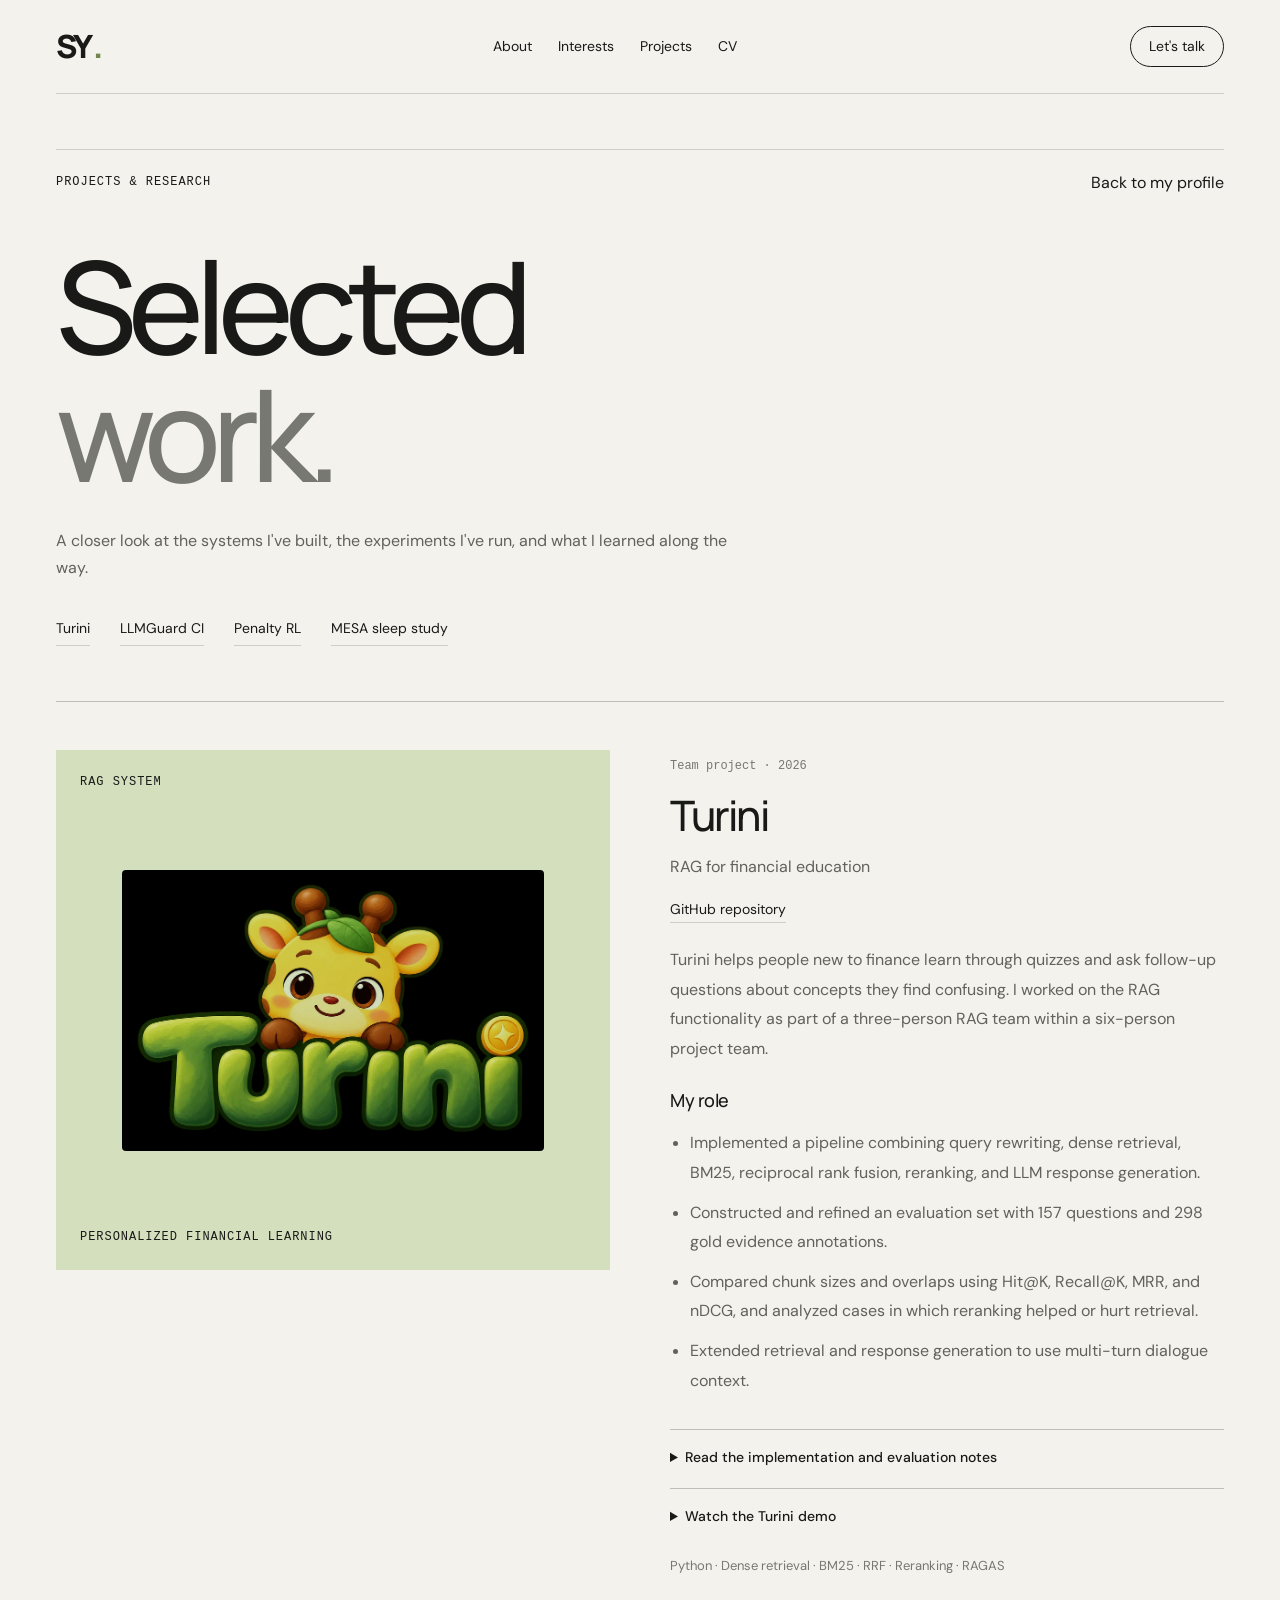
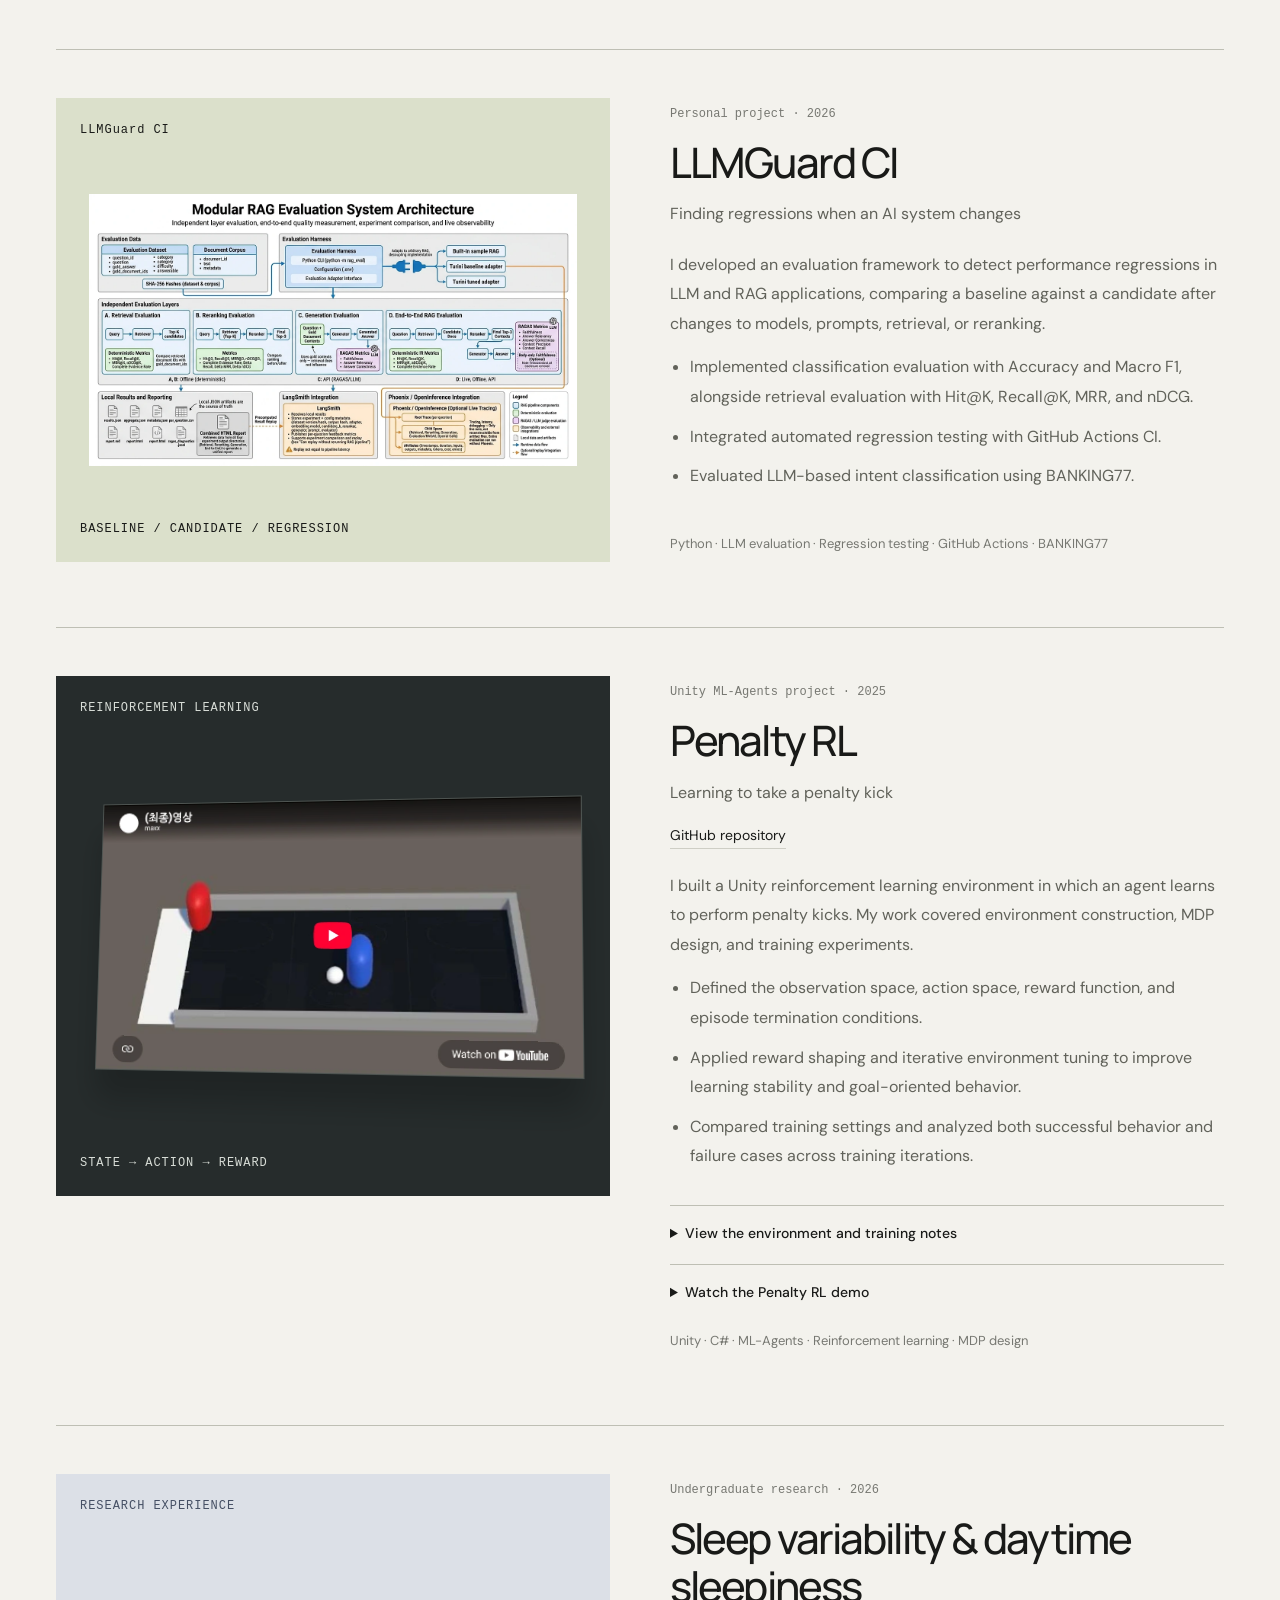
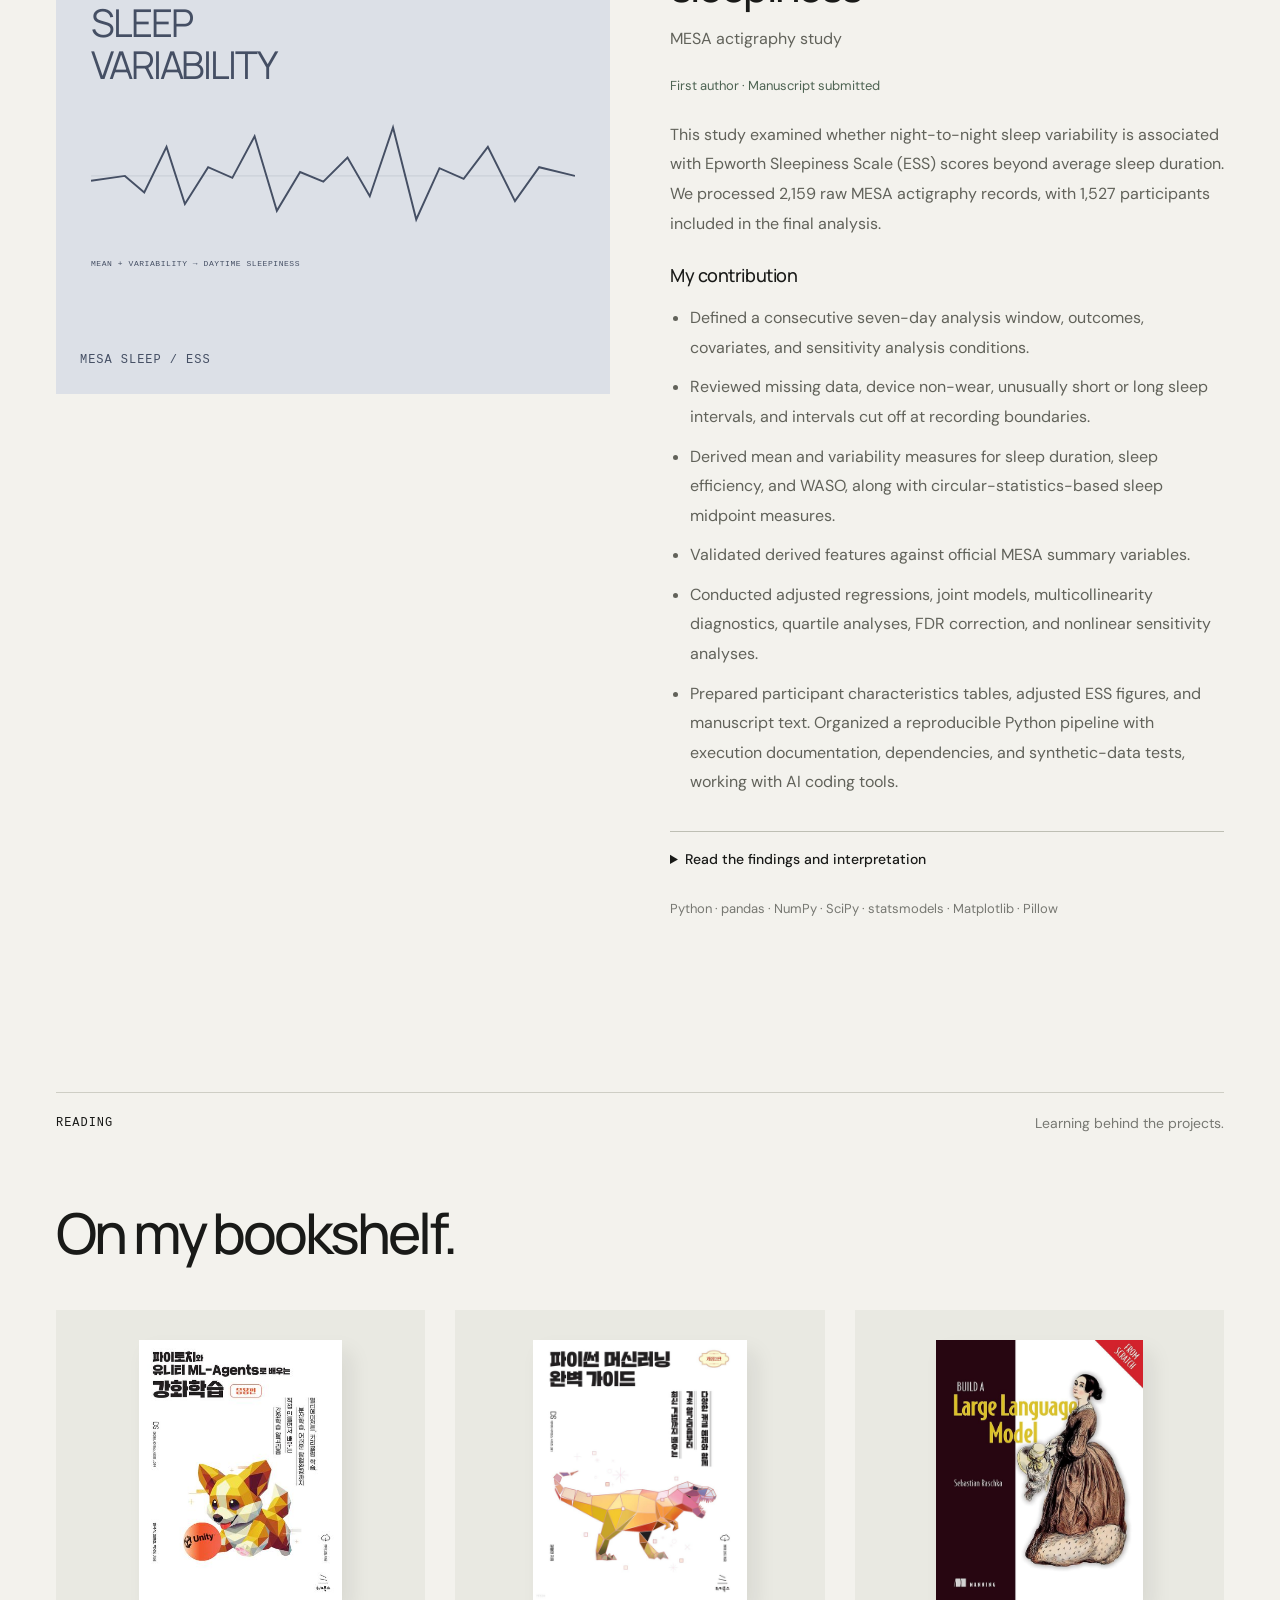
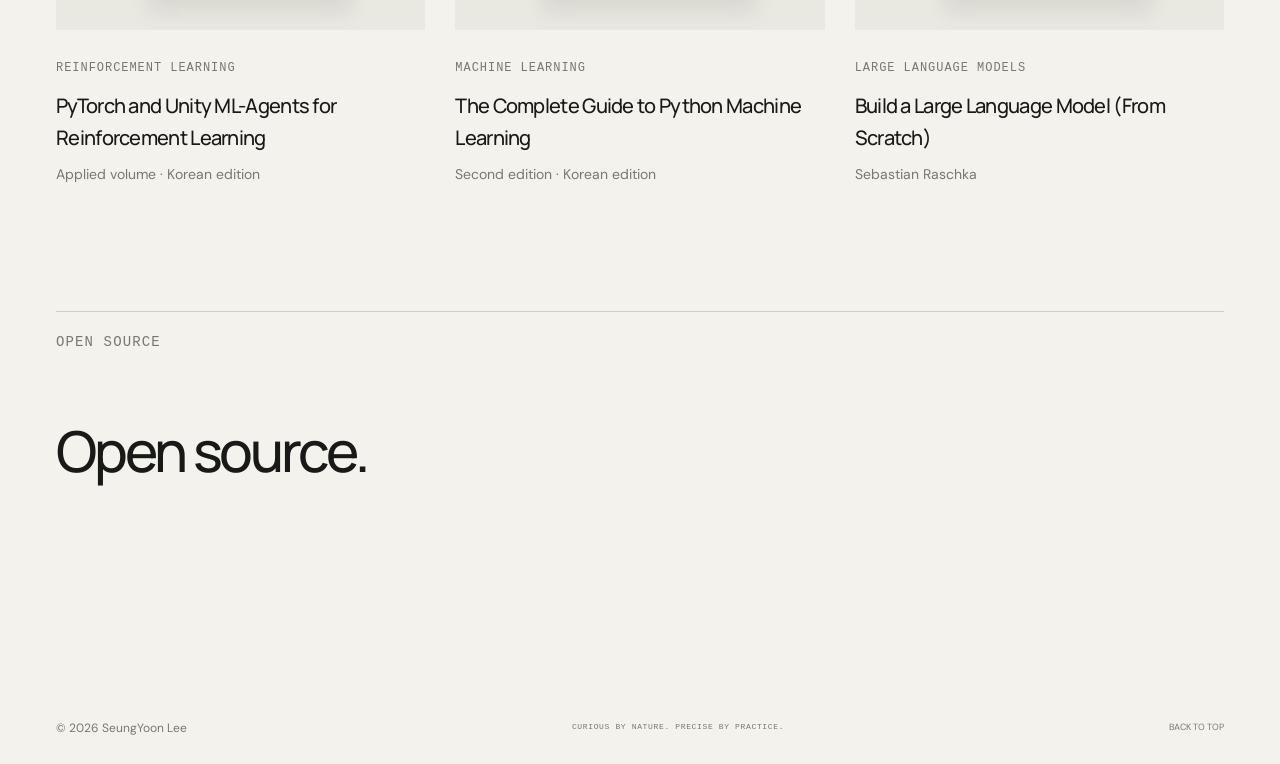
==== commit 925a4c70: "Rename evaluation project to LLMGuard CI" ====
--- a/projects.html
+++ b/projects.html
@@ -28,7 +28,7 @@
 <p>A closer look at the systems I've built, the experiments I've run, and what I learned along the way.</p></header>
     <nav class="project-index" aria-label="Project index">
       <a href="#turini">Turini</a>
-      <a href="#evaluation">LLM / RAG evaluation</a>
+      <a href="#evaluation">LLMGuard CI</a>
       <a href="#penalty">Penalty RL</a>
       <a href="#mesa">MESA sleep study</a>
     </nav>
@@ -75,12 +75,12 @@
 
     <article class="project project-entry" id="evaluation" aria-labelledby="evaluation-title">
       <div class="project-visual evaluation-visual">
-<span class="visual-label mono">LLM / RAG EVALUATION</span><img src="assets/evaluation.webp" alt="Evaluation framework architecture" loading="lazy"><span class="visual-foot mono">BASELINE / CANDIDATE / REGRESSION</span>
+<span class="visual-label mono">LLMGuard CI</span><img src="assets/evaluation.webp" alt="Evaluation framework architecture" loading="lazy"><span class="visual-foot mono">BASELINE / CANDIDATE / REGRESSION</span>
 </div>
 <div class="project-copy">
 <div class="project-heading"><div>
 <p class="entry-type">Personal project · 2026</p>
-<h2 id="evaluation-title">LLM / RAG Evaluation Framework</h2>
+<h2 id="evaluation-title">LLMGuard CI</h2>
 <p class="project-subtitle">Finding regressions when an AI system changes</p>
 </div></div>
       <p>I developed an evaluation framework to detect performance regressions in LLM and RAG applications, comparing a baseline against a candidate after changes to models, prompts, retrieval, or reranking.</p>
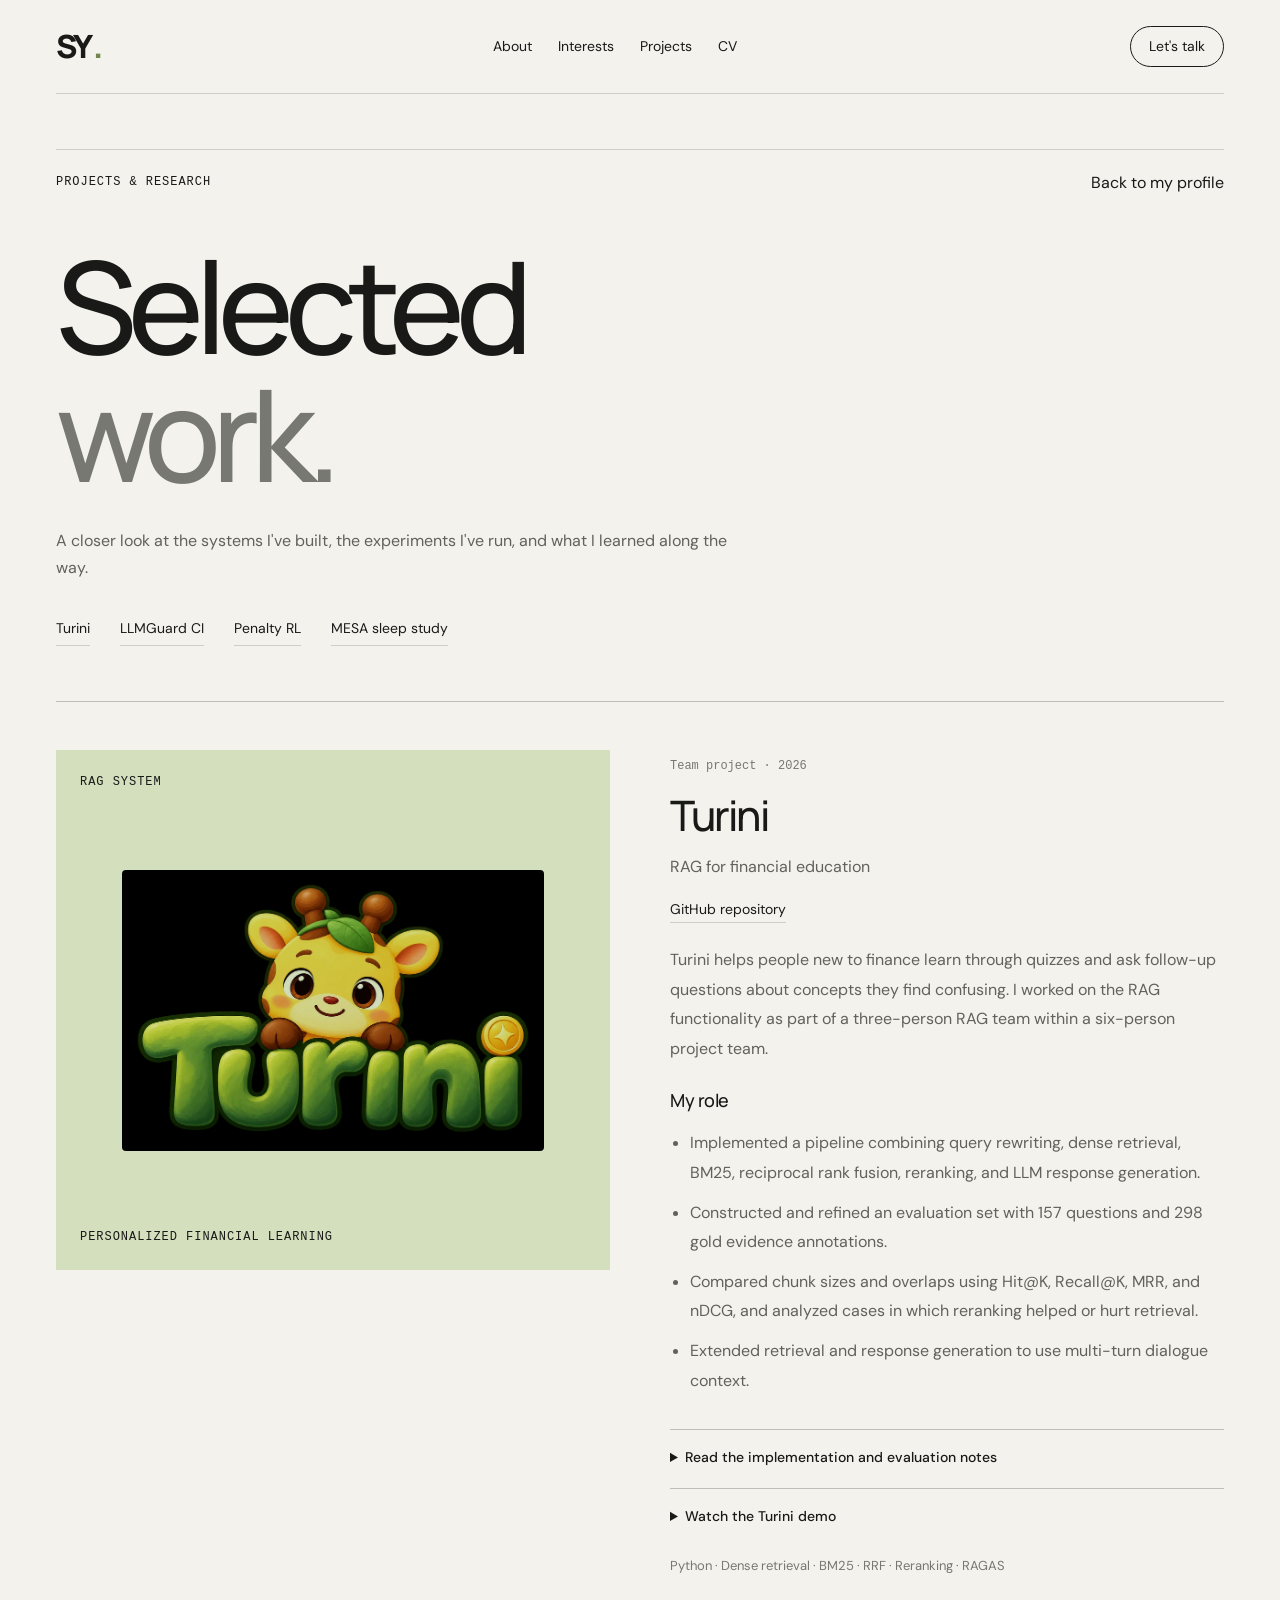
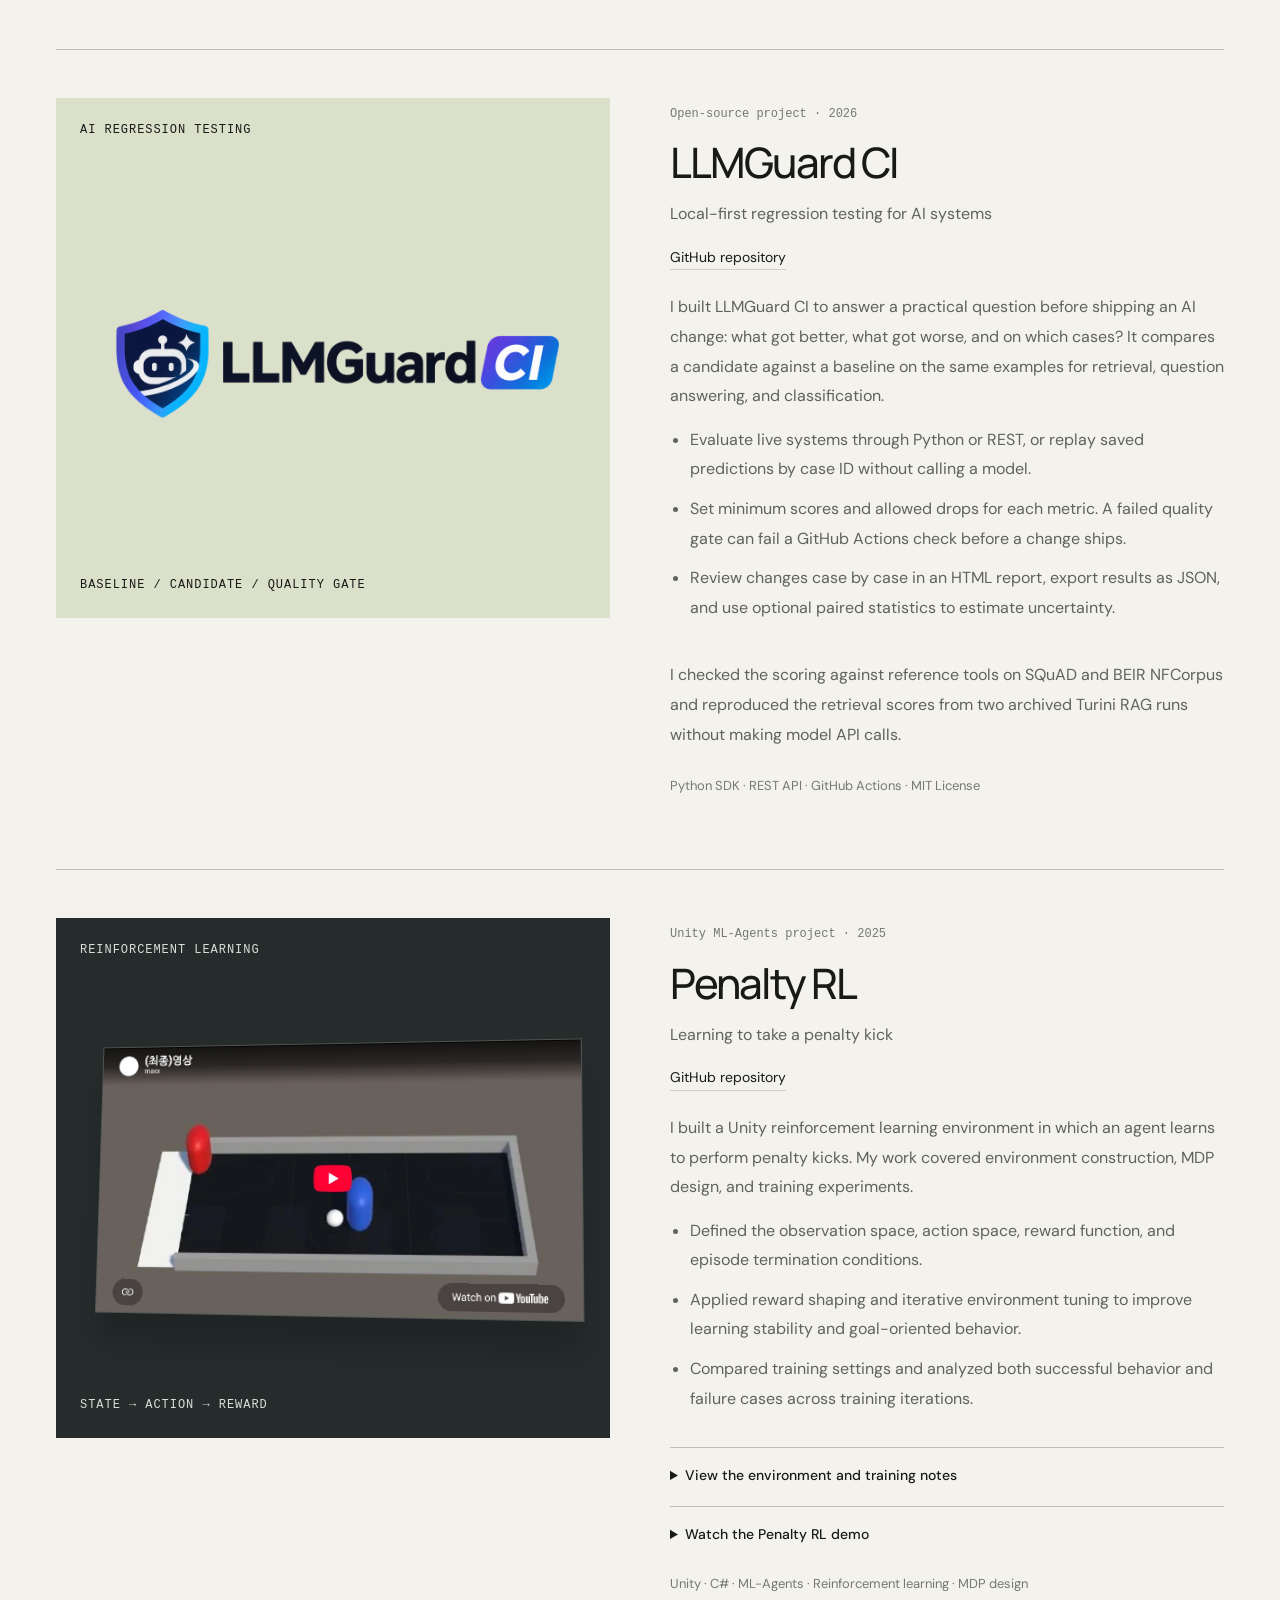
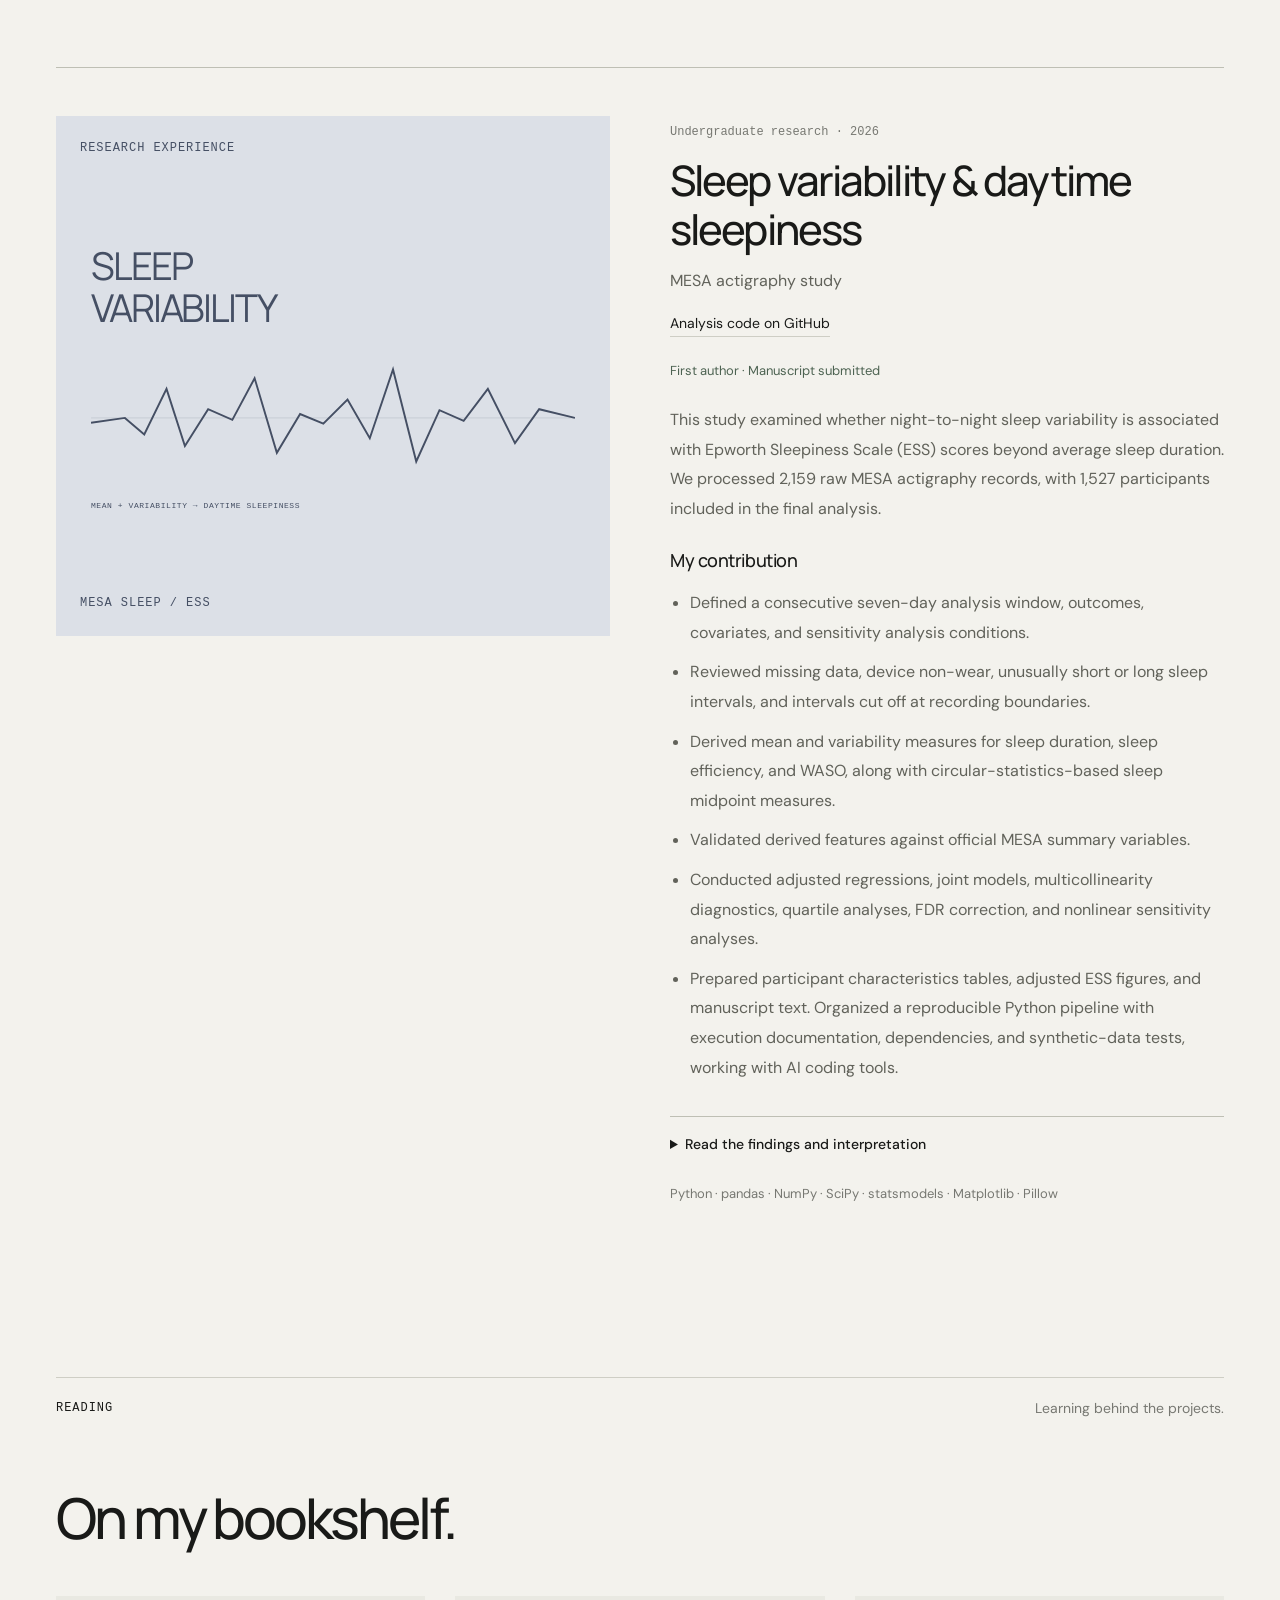
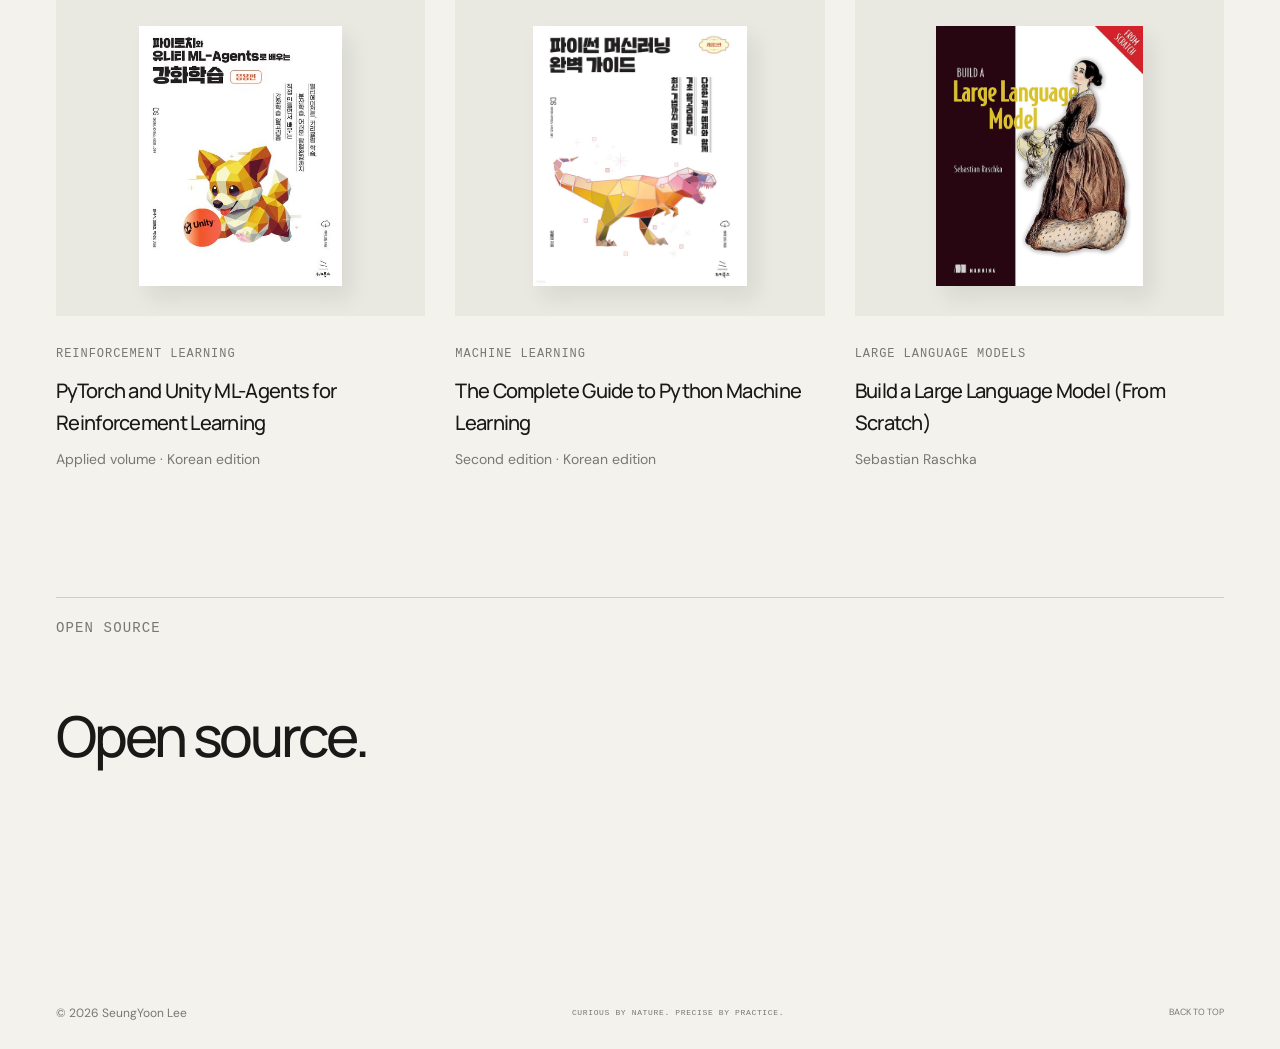
==== commit 08c1c9fd: "Refresh LLMGuard CI and link MESA analysis code" ====
--- a/projects.html
+++ b/projects.html
@@ -75,22 +75,27 @@
 
     <article class="project project-entry" id="evaluation" aria-labelledby="evaluation-title">
       <div class="project-visual evaluation-visual">
-<span class="visual-label mono">LLMGuard CI</span><img src="assets/evaluation.webp" alt="Evaluation framework architecture" loading="lazy"><span class="visual-foot mono">BASELINE / CANDIDATE / REGRESSION</span>
-</div>
-<div class="project-copy">
-<div class="project-heading"><div>
-<p class="entry-type">Personal project · 2026</p>
-<h2 id="evaluation-title">LLMGuard CI</h2>
-<p class="project-subtitle">Finding regressions when an AI system changes</p>
-</div></div>
-      <p>I developed an evaluation framework to detect performance regressions in LLM and RAG applications, comparing a baseline against a candidate after changes to models, prompts, retrieval, or reranking.</p>
-      <ul>
-        <li>Implemented classification evaluation with Accuracy and Macro F1, alongside retrieval evaluation with Hit@K, Recall@K, MRR, and nDCG.</li>
-        <li>Integrated automated regression testing with GitHub Actions CI.</li>
-        <li>Evaluated LLM-based intent classification using BANKING77.</li>
-      </ul>
-      <p class="stack">Python · LLM evaluation · Regression testing · GitHub Actions · BANKING77</p>
-    </div></article>
+        <span class="visual-label mono">AI REGRESSION TESTING</span>
+        <img src="assets/llmguard-ci.png" alt="LLMGuard CI logo" width="2172" height="724" loading="lazy">
+        <span class="visual-foot mono">BASELINE / CANDIDATE / QUALITY GATE</span>
+      </div>
+      <div class="project-copy">
+        <div class="project-heading">
+          <p class="entry-type">Open-source project · 2026</p>
+          <h2 id="evaluation-title">LLMGuard CI</h2>
+          <p class="project-subtitle">Local-first regression testing for AI systems</p>
+          <a class="resource-link" href="https://github.com/maxx0214/llmguard-ci" target="_blank" rel="noopener noreferrer">GitHub repository</a>
+        </div>
+        <p>I built LLMGuard CI to answer a practical question before shipping an AI change: what got better, what got worse, and on which cases? It compares a candidate against a baseline on the same examples for retrieval, question answering, and classification.</p>
+        <ul>
+          <li>Evaluate live systems through Python or REST, or replay saved predictions by case ID without calling a model.</li>
+          <li>Set minimum scores and allowed drops for each metric. A failed quality gate can fail a GitHub Actions check before a change ships.</li>
+          <li>Review changes case by case in an HTML report, export results as JSON, and use optional paired statistics to estimate uncertainty.</li>
+        </ul>
+        <p>I checked the scoring against reference tools on SQuAD and BEIR NFCorpus and reproduced the retrieval scores from two archived Turini RAG runs without making model API calls.</p>
+        <p class="stack">Python SDK · REST API · GitHub Actions · MIT License</p>
+      </div>
+    </article>
 
     <article class="project project-entry" id="penalty" aria-labelledby="penalty-title">
       <div class="project-visual rl-visual">
@@ -135,7 +140,7 @@
 <p class="entry-type">Undergraduate research · 2026</p>
 <h2 id="mesa-title">Sleep variability &amp; daytime sleepiness</h2>
 <p class="project-subtitle">MESA actigraphy study</p>
-</div></div>
+</div><a class="resource-link" href="https://github.com/maxx0214/mesa-sleep-dataset-python-actigraphy-epworth" target="_blank" rel="noopener noreferrer">Analysis code on GitHub</a></div>
       <p class="research-status">First author · Manuscript submitted</p>
       <p>This study examined whether night-to-night sleep variability is associated with Epworth Sleepiness Scale (ESS) scores beyond average sleep duration. We processed 2,159 raw MESA actigraphy records, with 1,527 participants included in the final analysis.</p>
       <h3>My contribution</h3>
